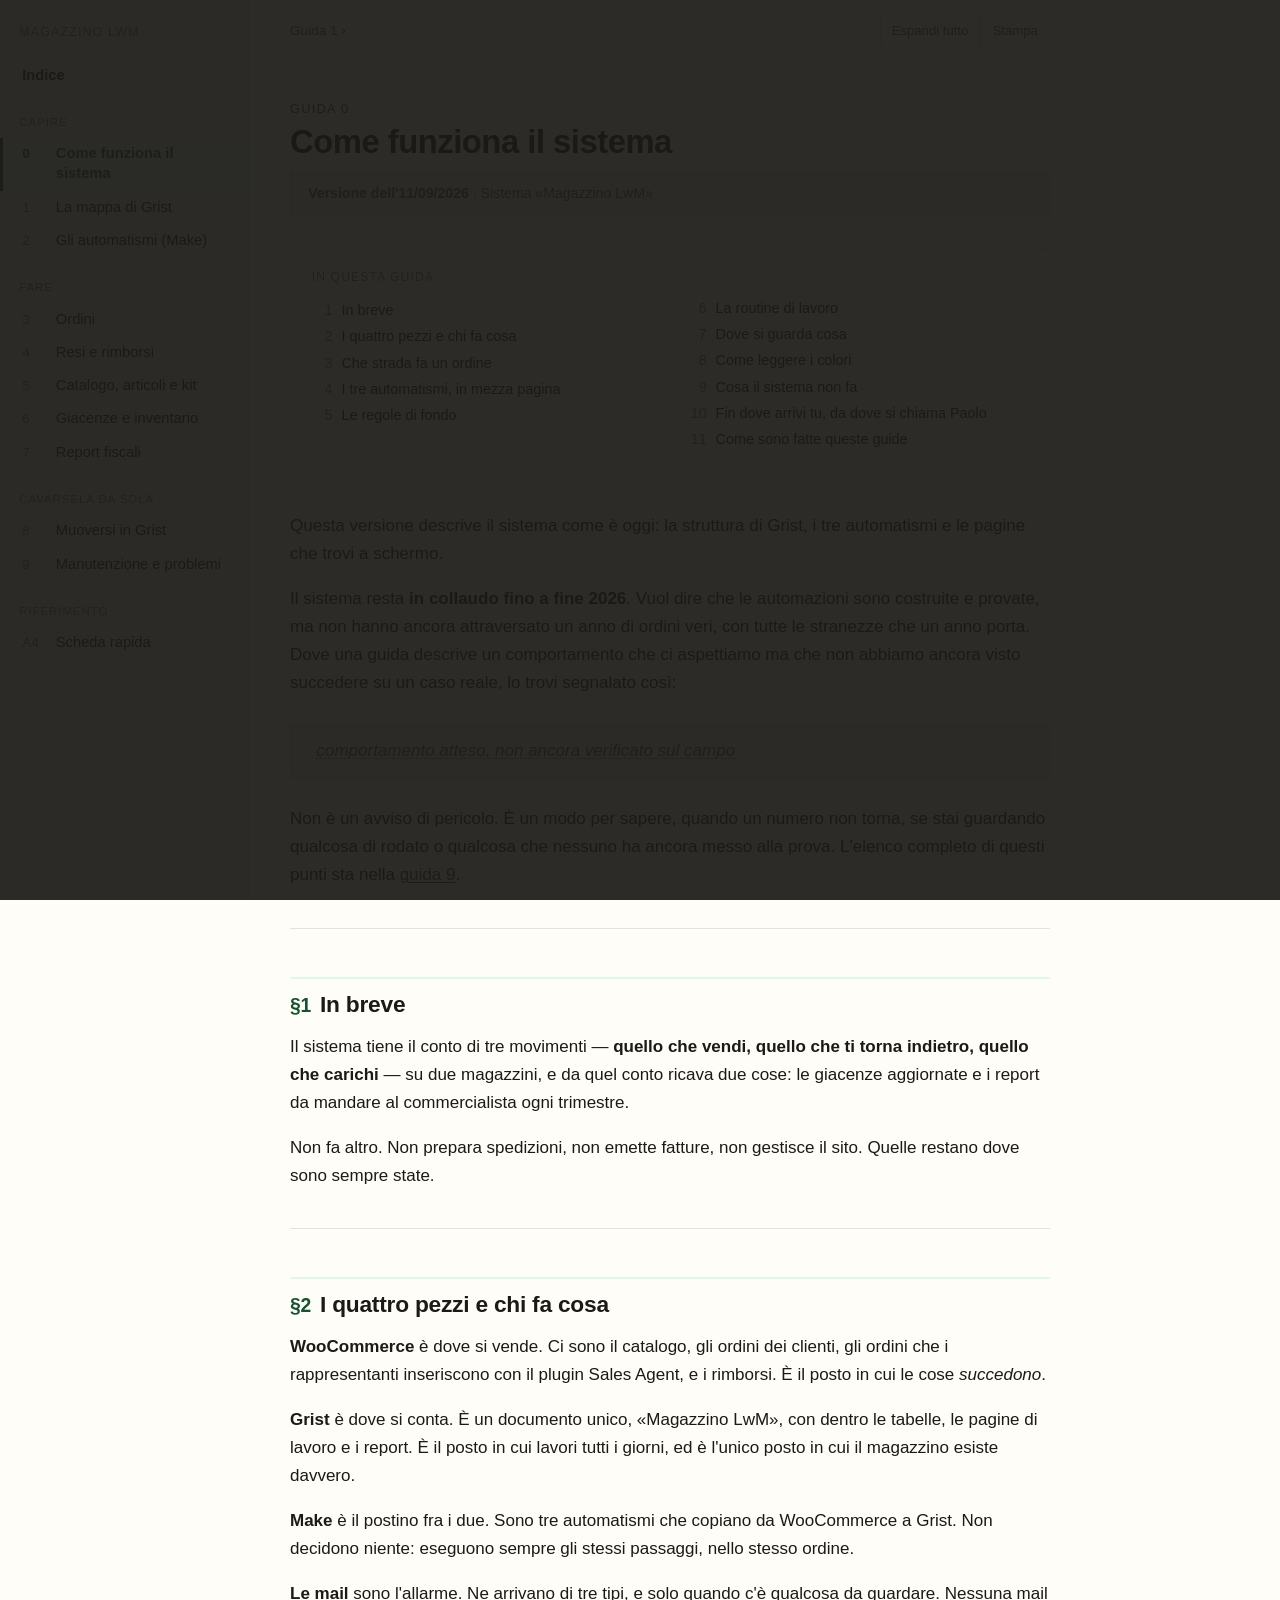
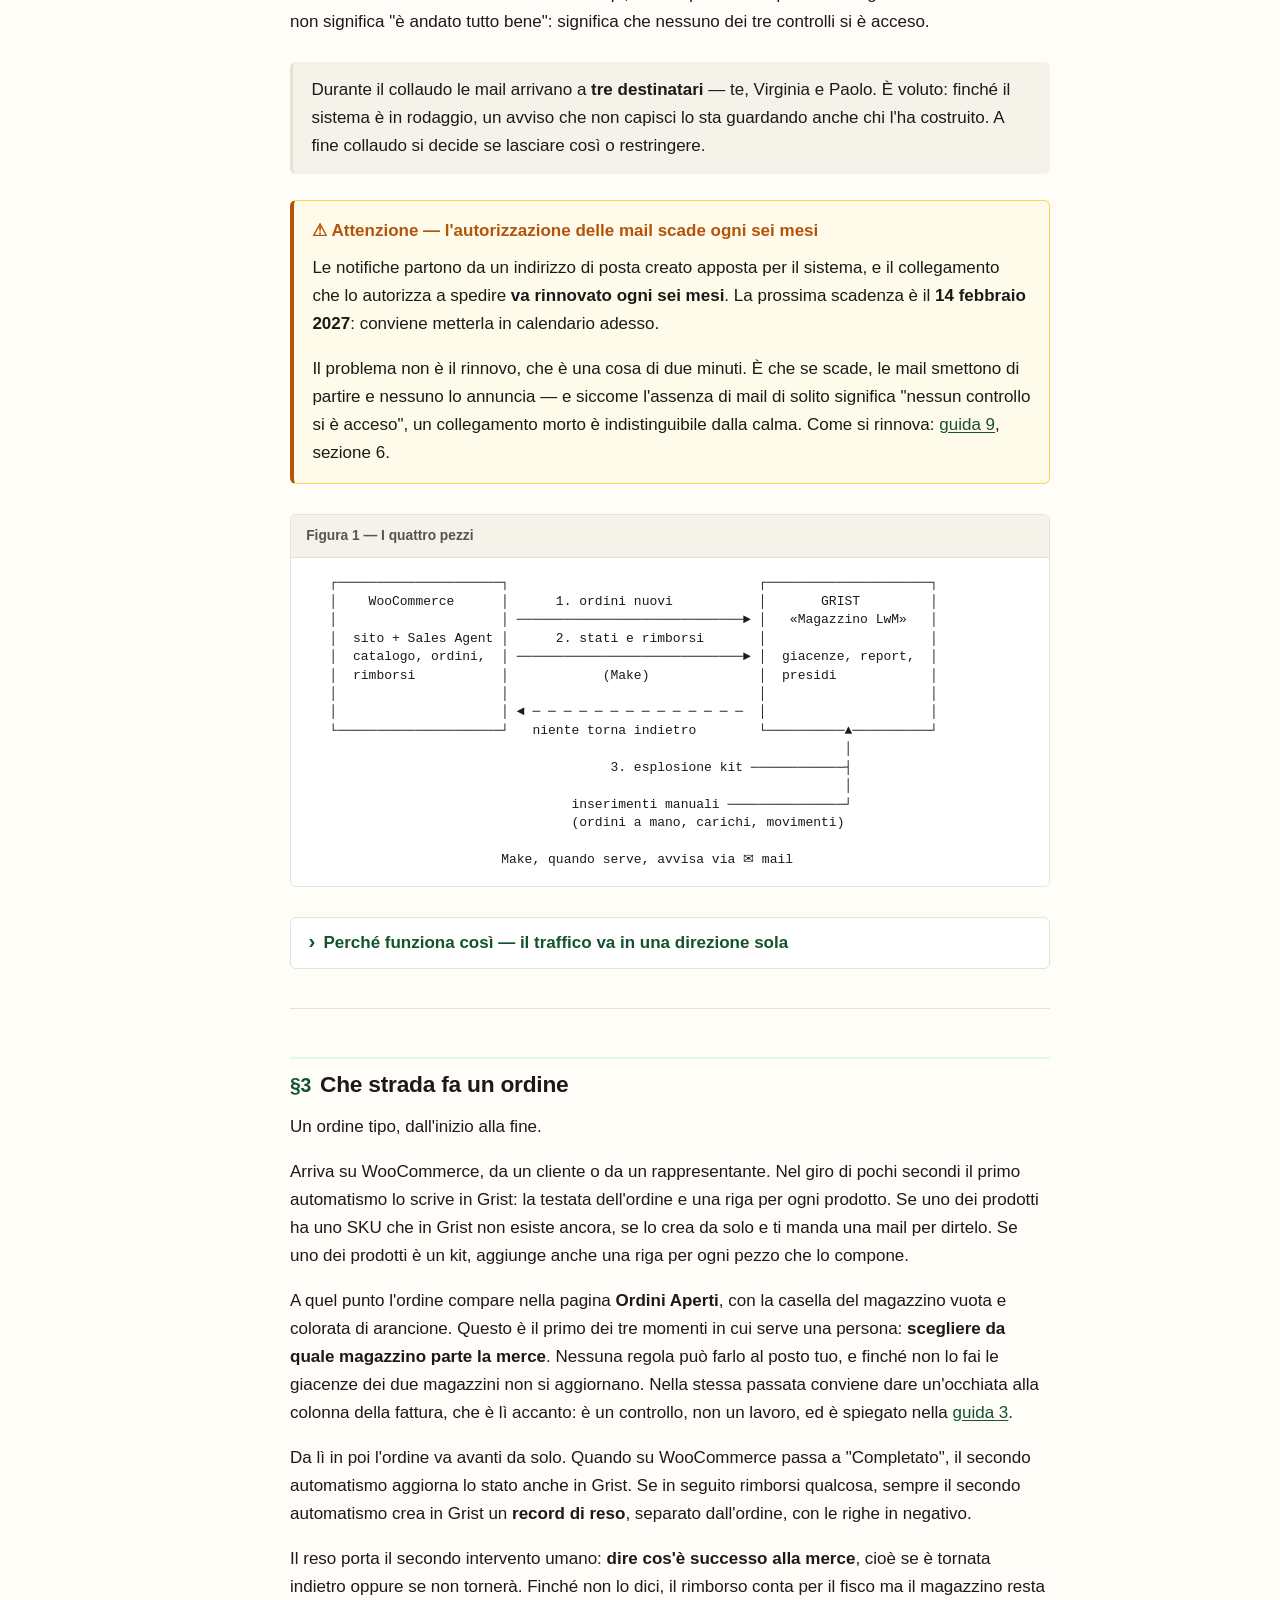
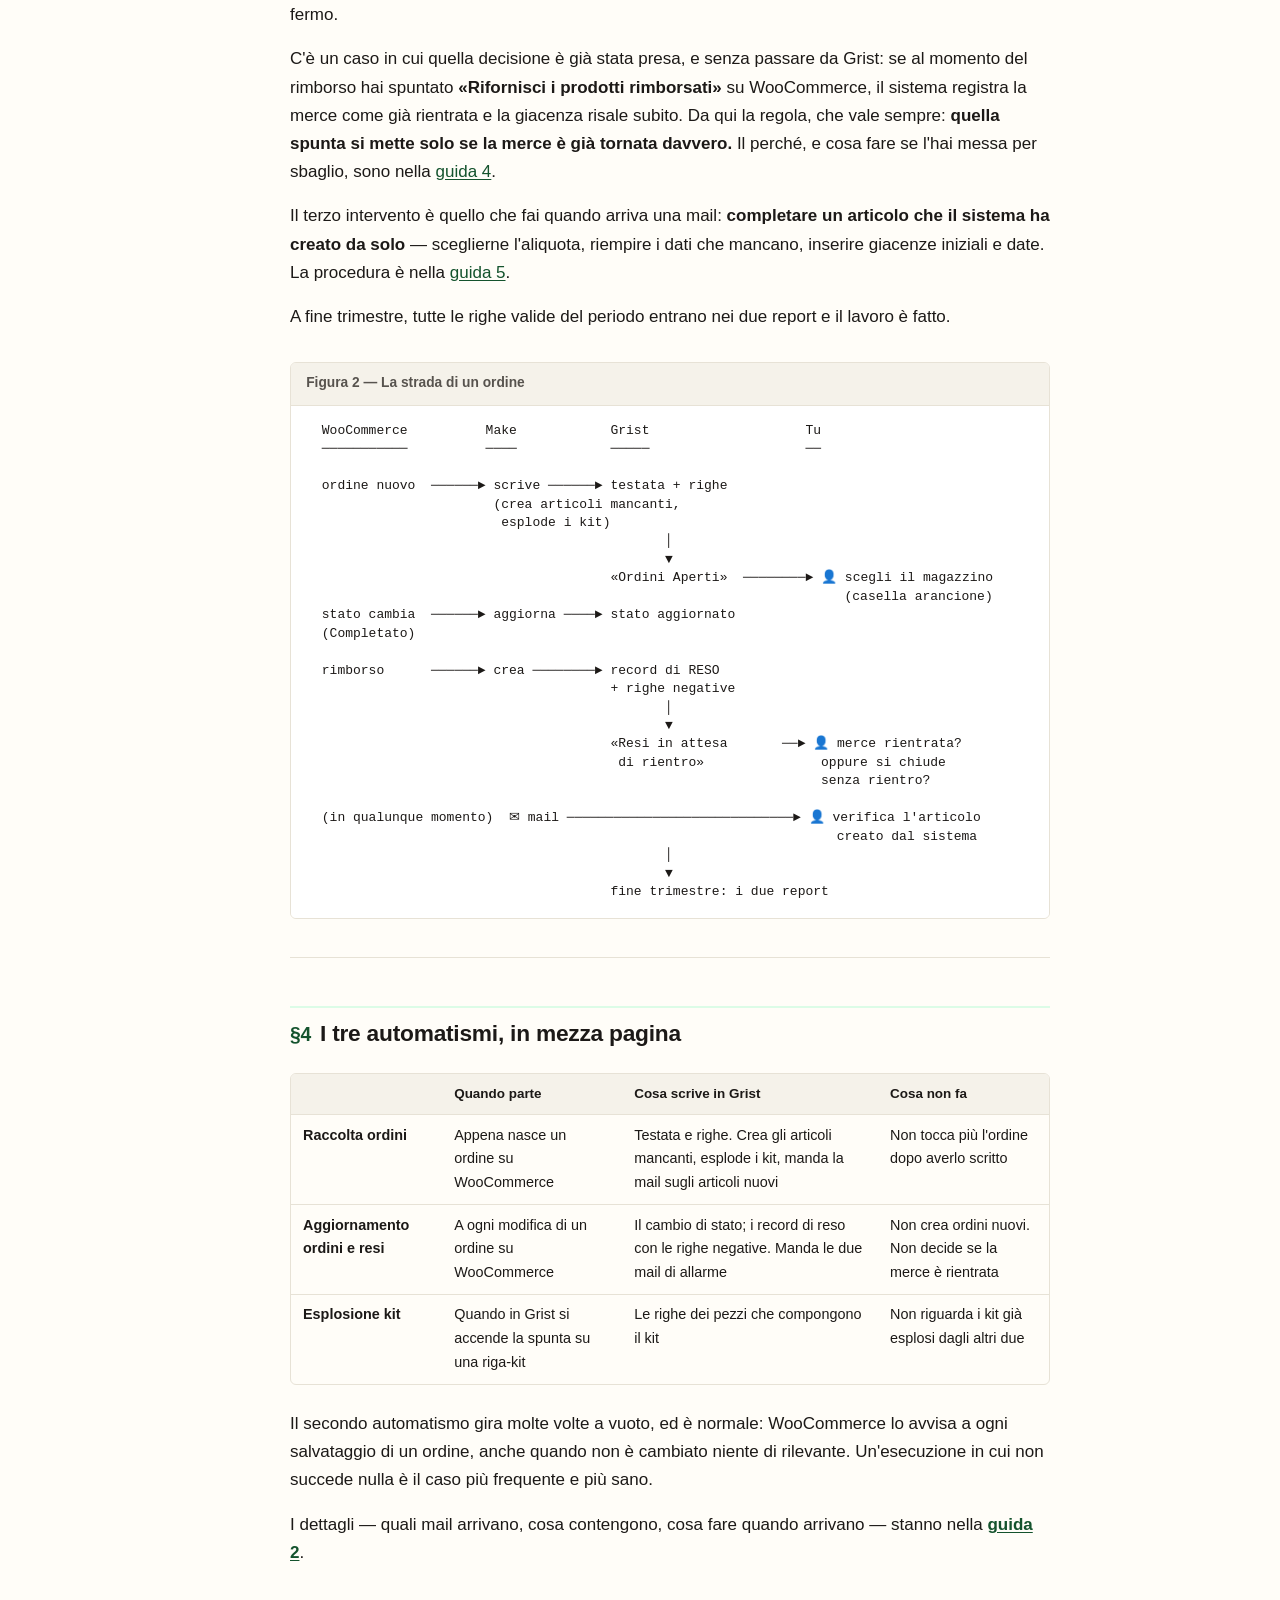
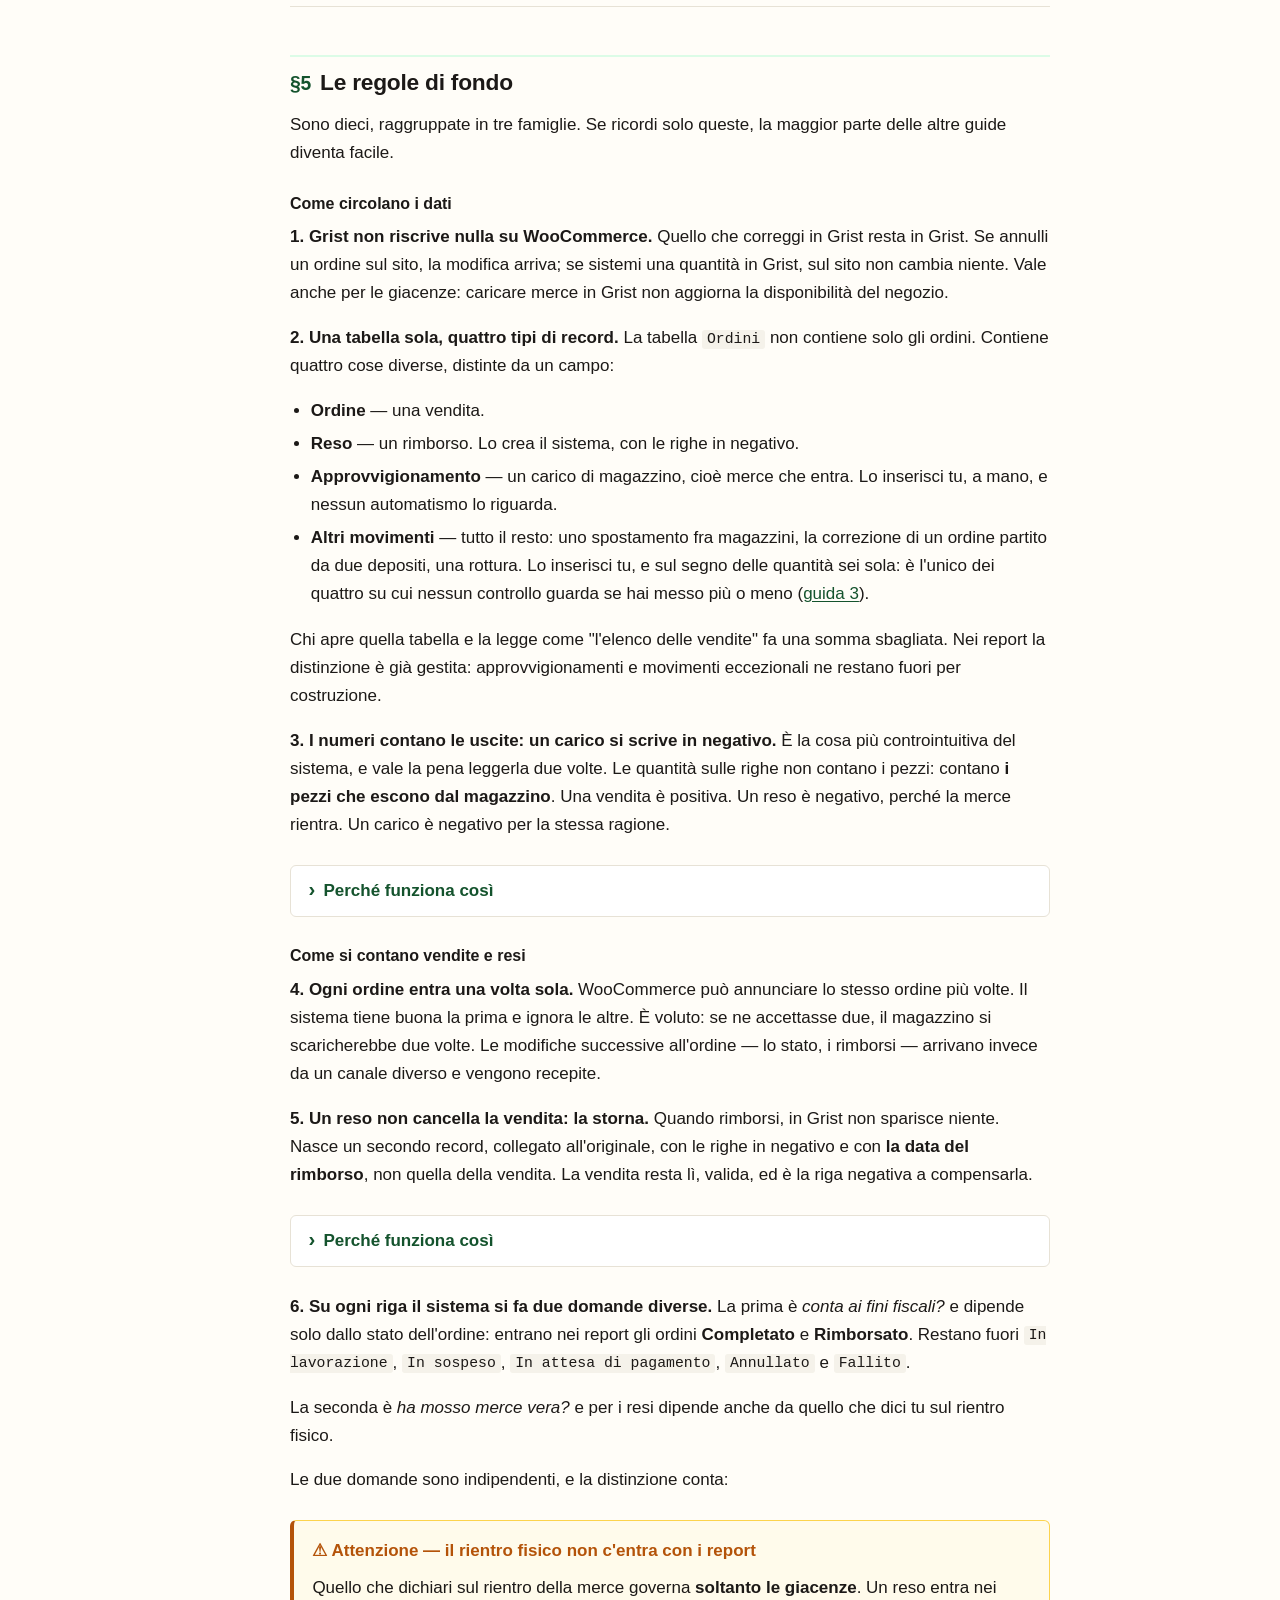
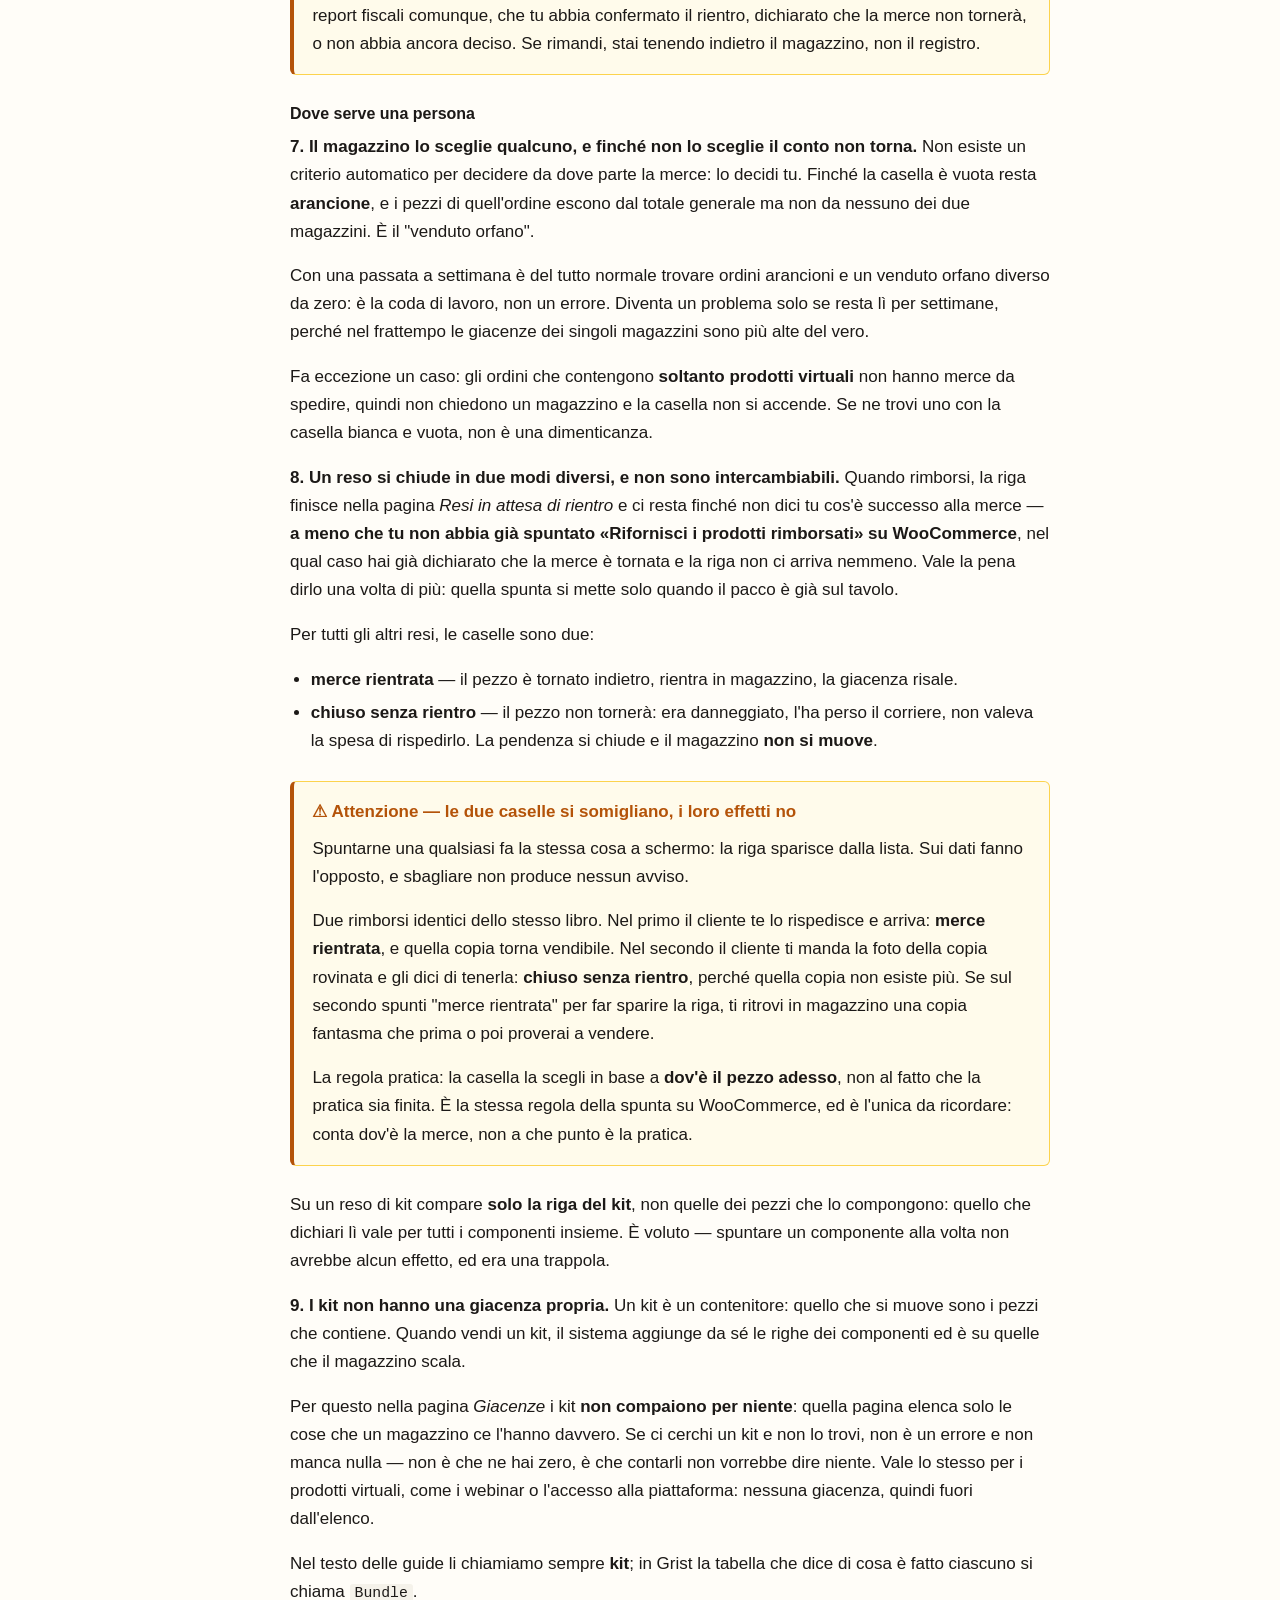
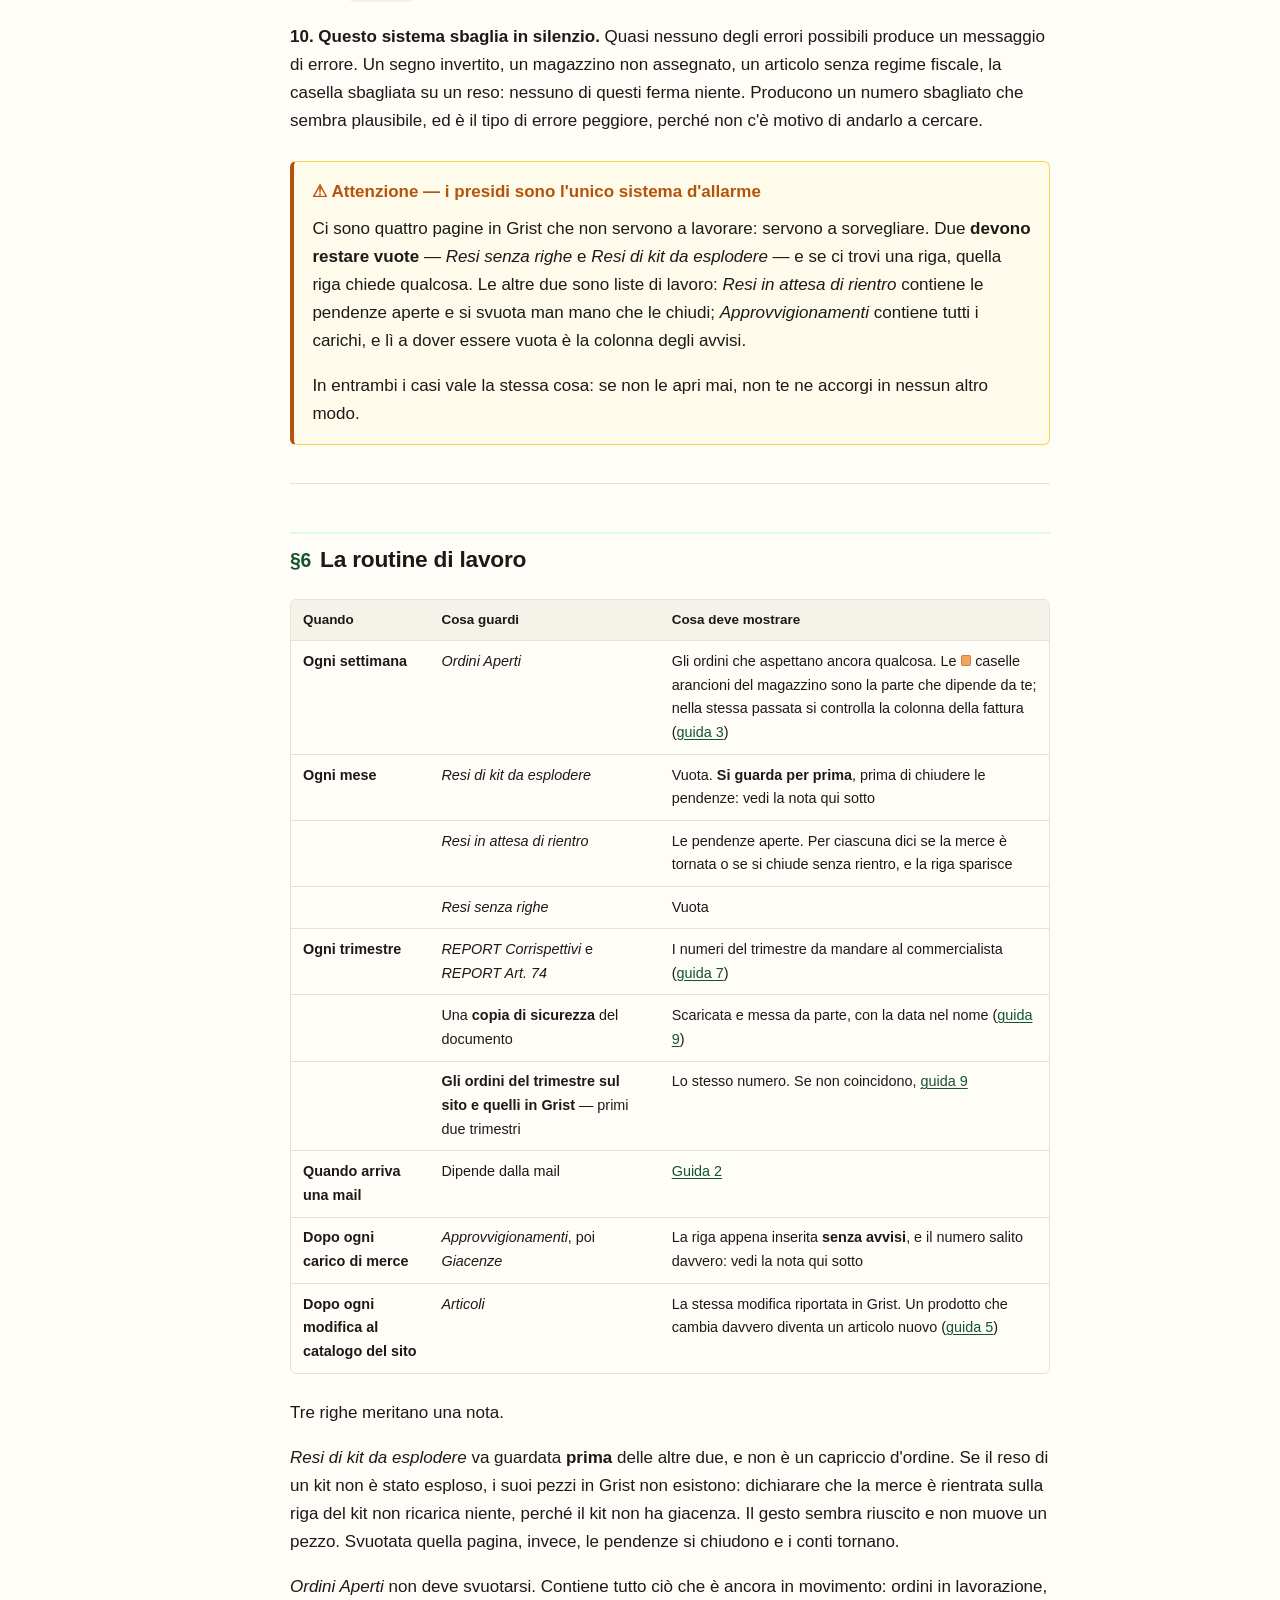
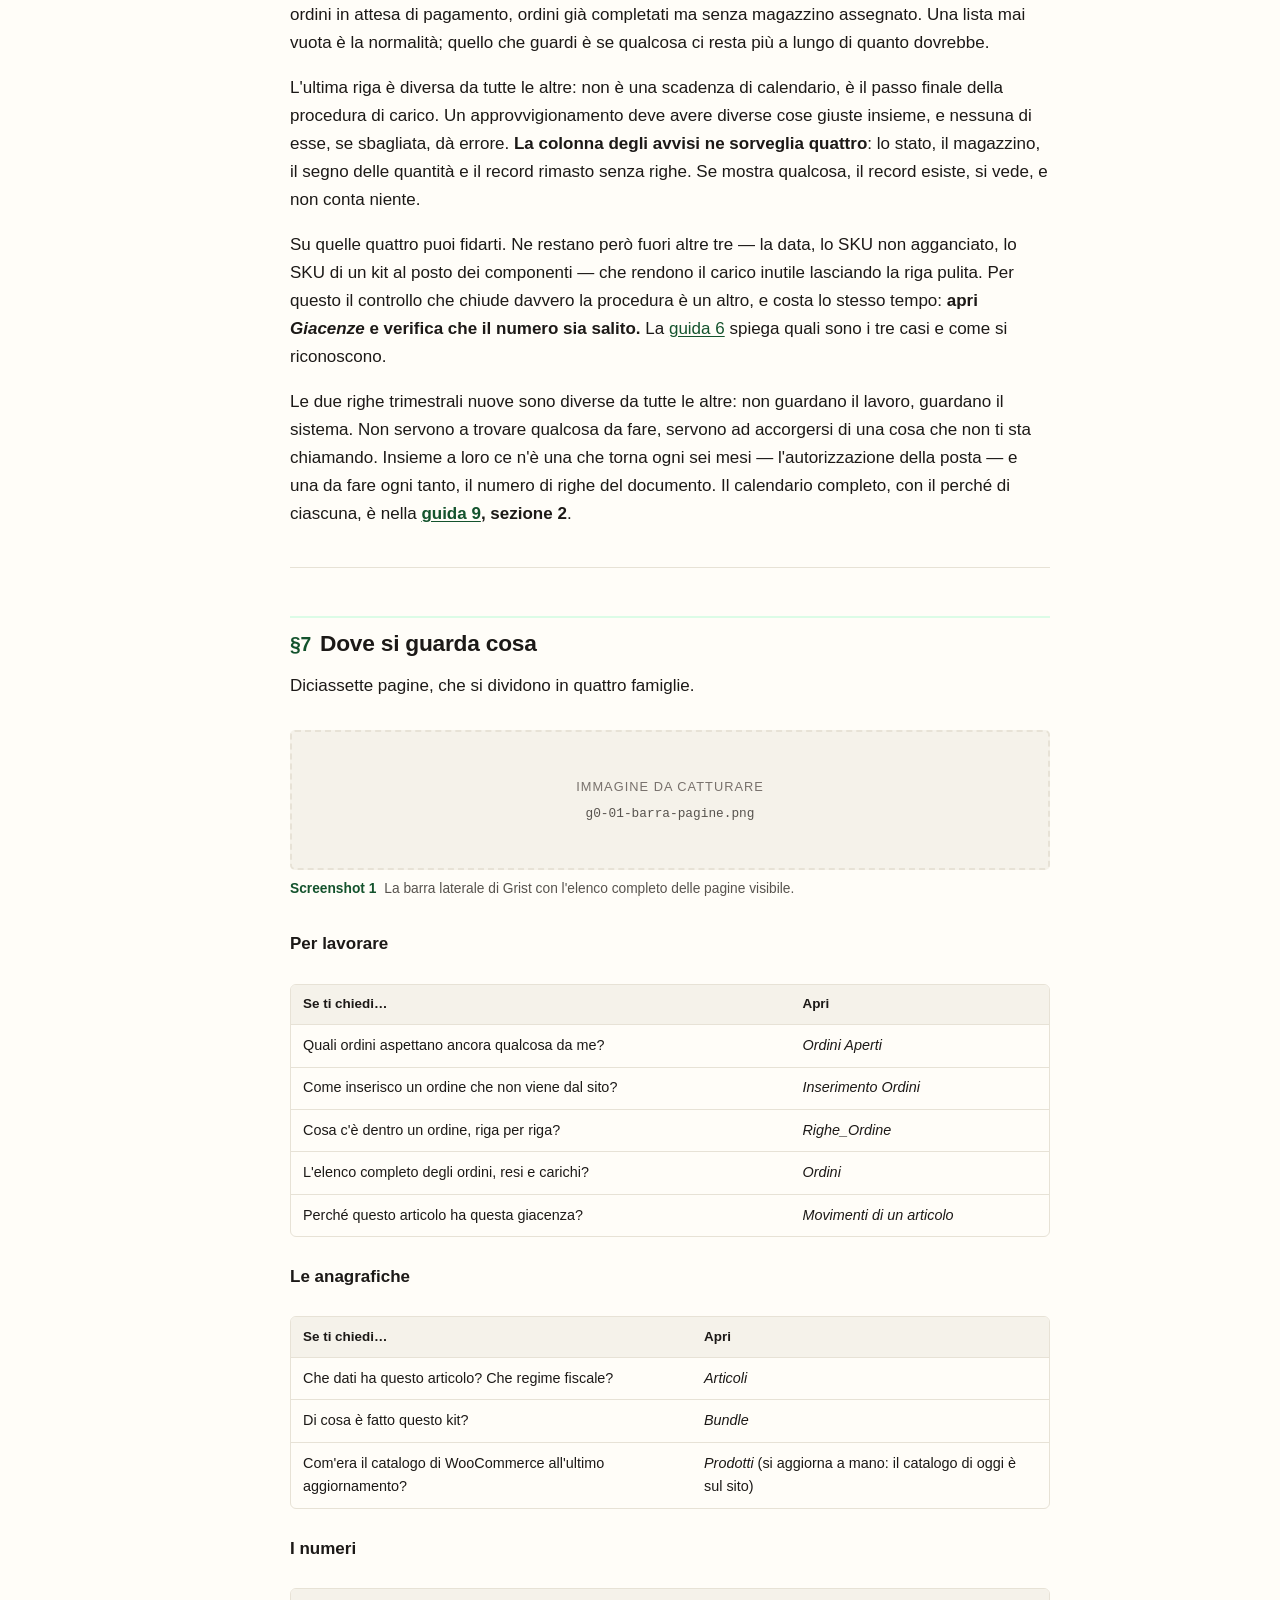
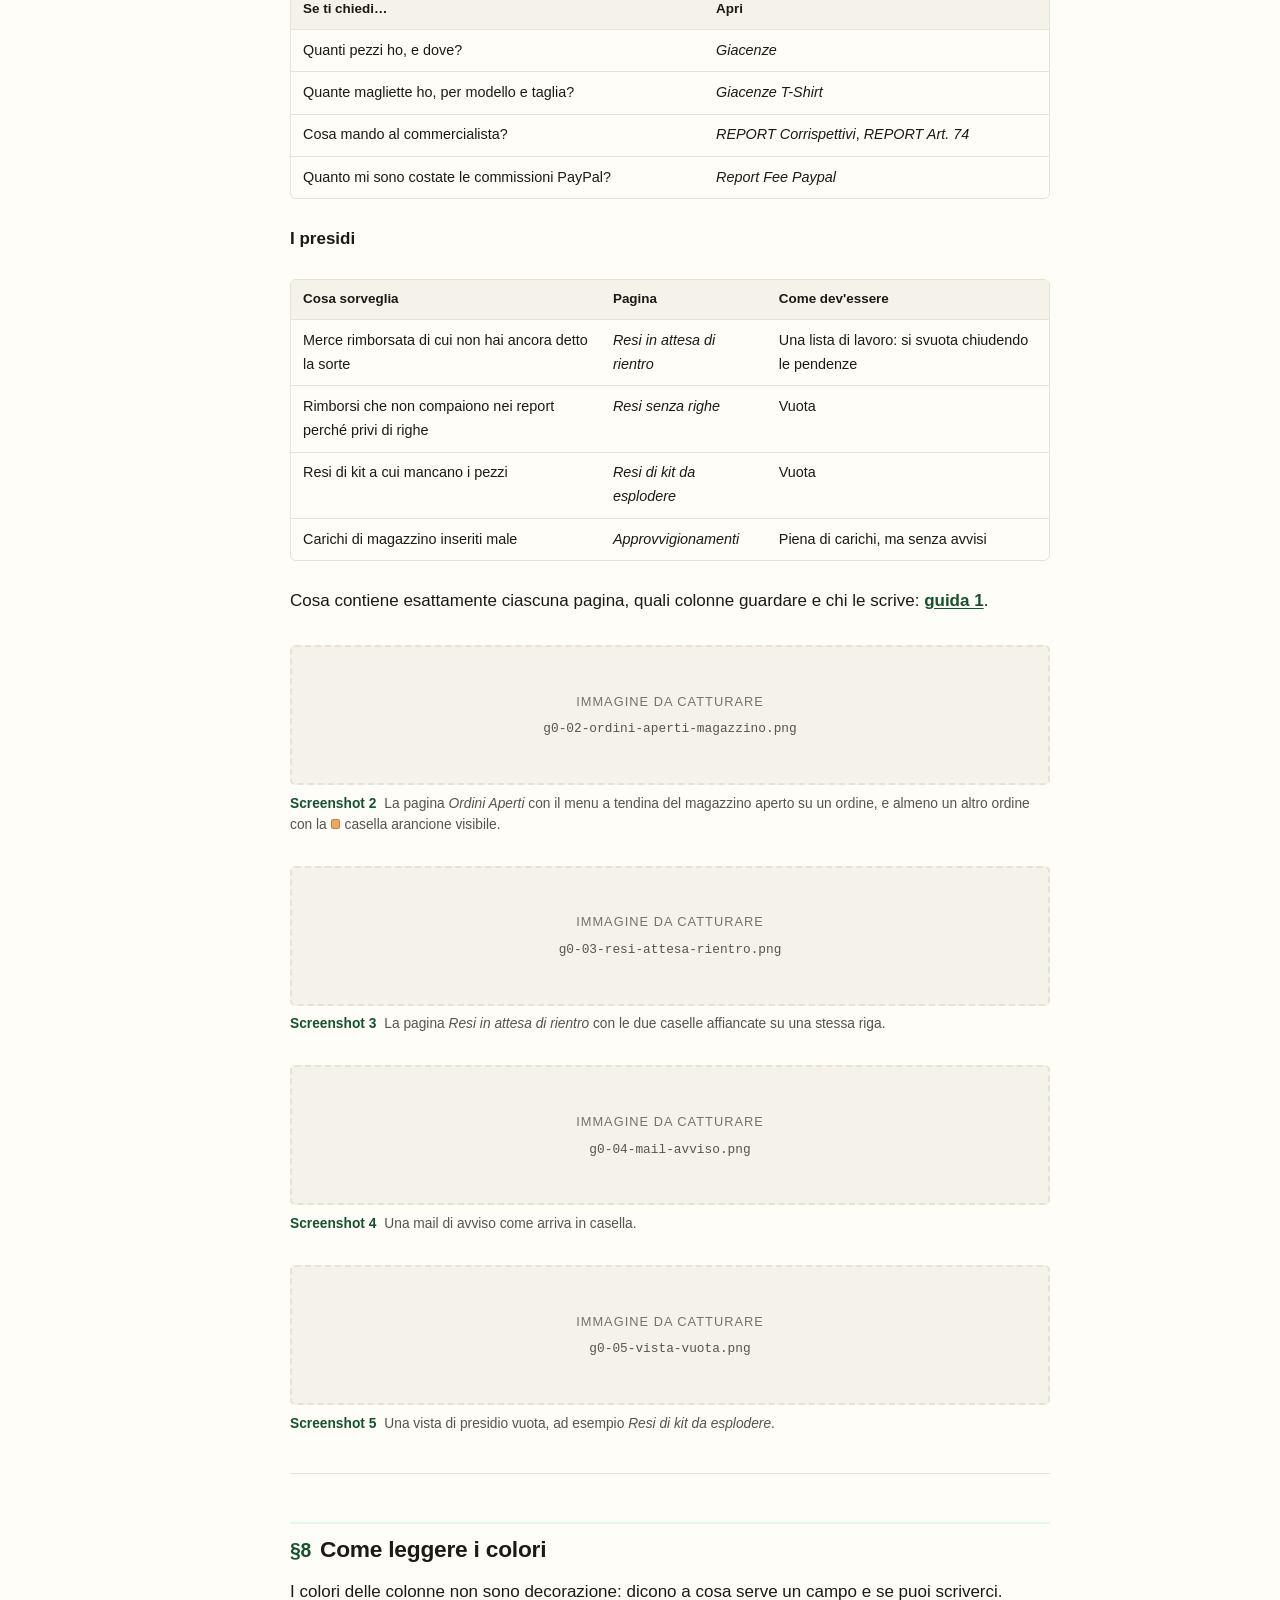
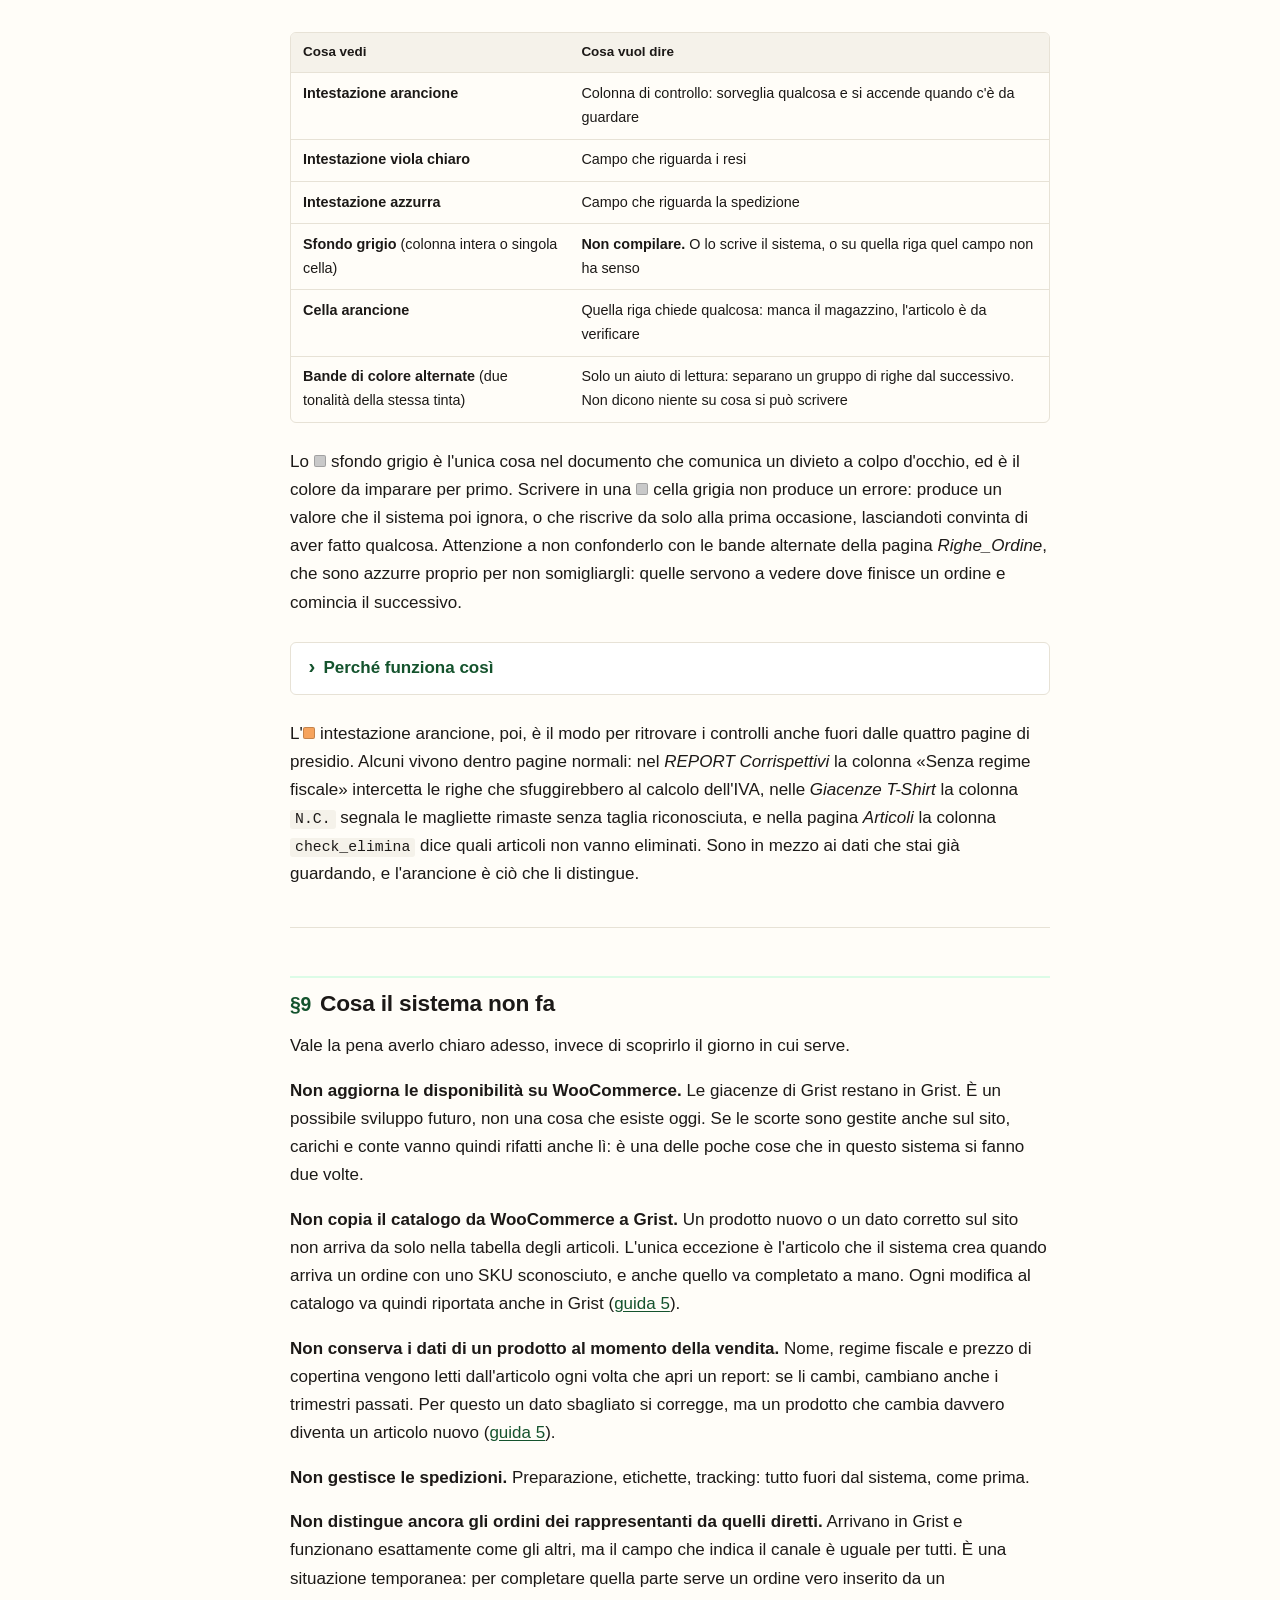
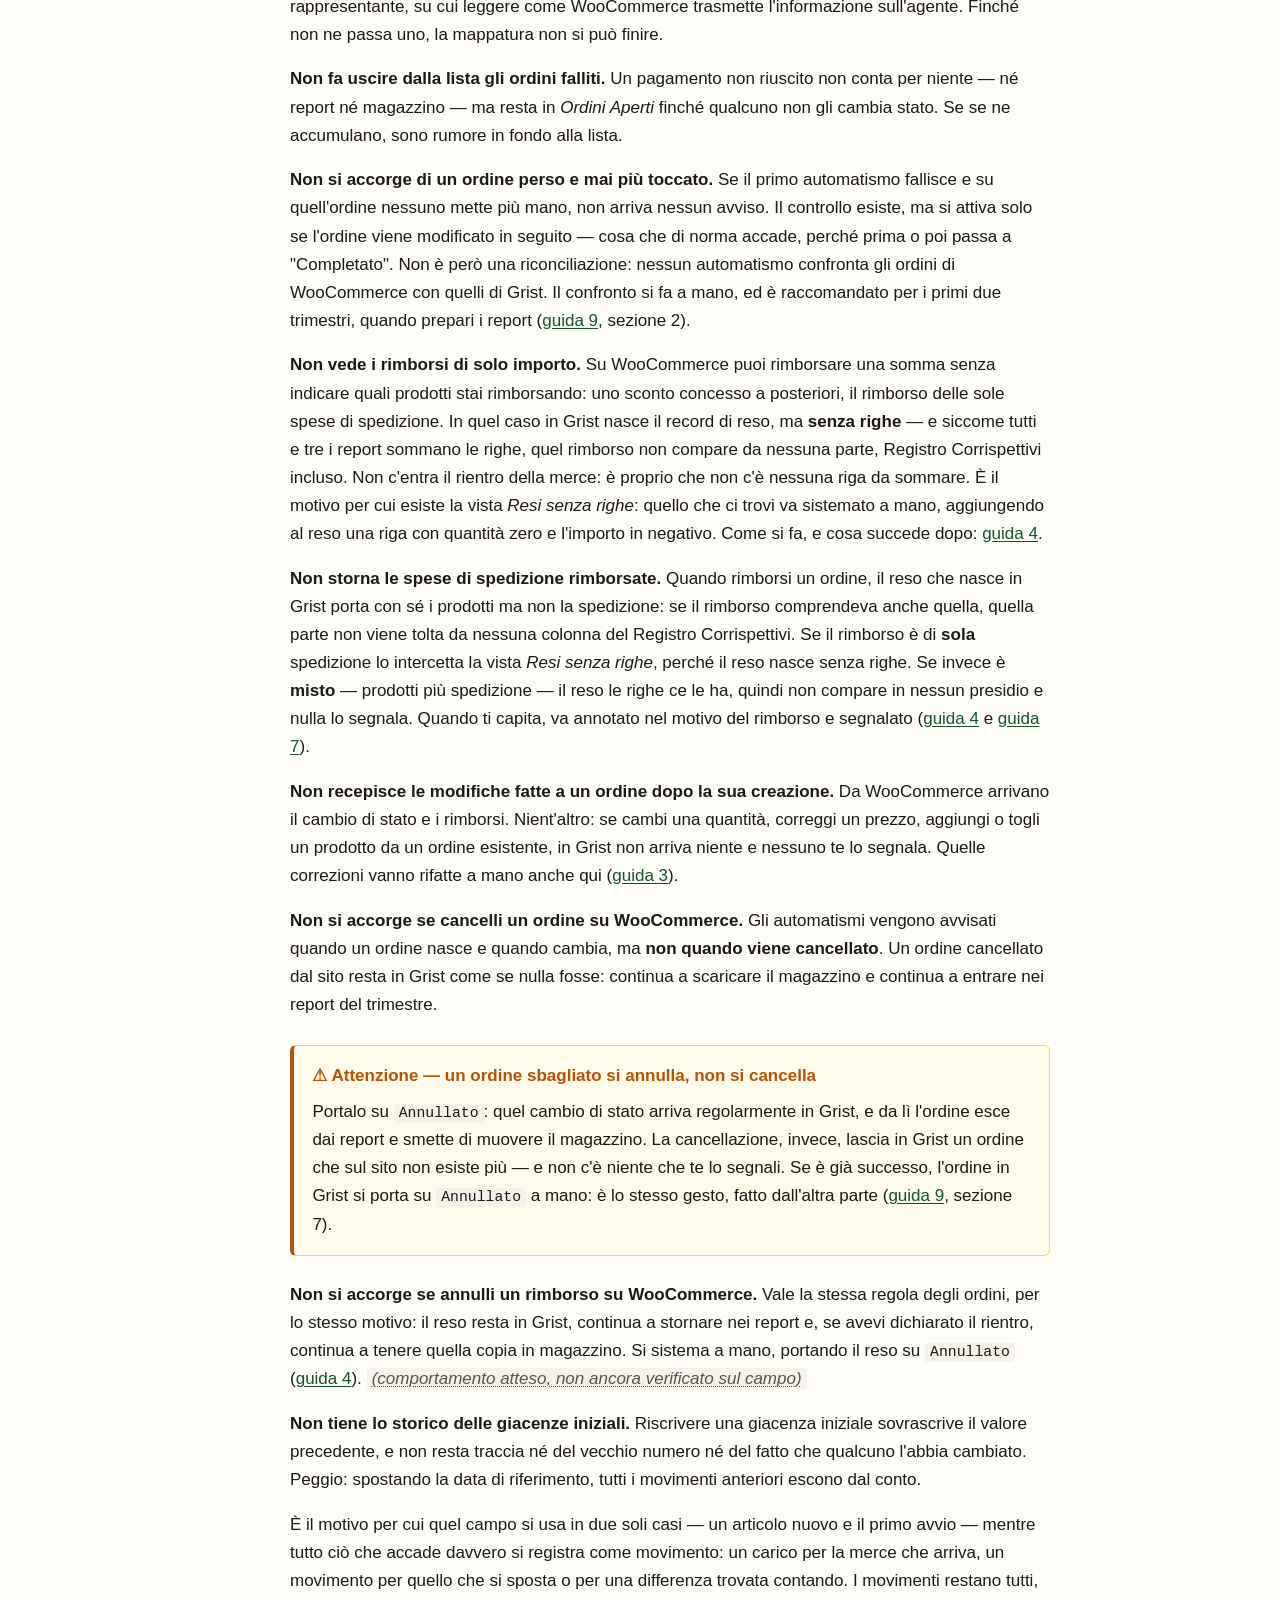
==== anteprima-guida-0.html @ bb506f22 "Add files via upload" ====
<!DOCTYPE html>
<html lang="it">
<head>
<meta charset="utf-8">
<meta name="viewport" content="width=device-width, initial-scale=1">
<meta name="robots" content="noindex, nofollow">
<title>Guida 0 — Come funziona il sistema · Magazzino LwM</title>
<style>
/* Manuale «Magazzino LwM» — generato da genera.py, non modificare a mano */
:root{
  --accento:#14532d; --accento-chiaro:#dcfce7; --accento-medio:#166534;
  --inchiostro:#1c1917; --inchiostro-tenue:#57534e; --inchiostro-lieve:#78716c;
  --carta:#fffdf8; --carta-ombra:#f5f2ea; --filetto:#e7e2d6;
  --allarme:#b45309; --allarme-fondo:#fffbeb; --allarme-bordo:#fcd34d;
  --grist-arancione:#f6a35c; --grist-grigio:#c9c9c9; --grist-viola:#cdb7e8; --grist-azzurro:#a8d4ef;
  --colonna:760px;
  --testo:-apple-system,BlinkMacSystemFont,"Segoe UI",Roboto,"Helvetica Neue",Arial,sans-serif;
  --mono:ui-monospace,SFMono-Regular,Menlo,Consolas,"Liberation Mono",monospace;
}
*{box-sizing:border-box}
html{-webkit-text-size-adjust:100%}
body{margin:0;background:var(--carta);color:var(--inchiostro);
  font-family:var(--testo);font-size:17px;line-height:1.65}
a{color:var(--accento);text-underline-offset:2px}
a:hover{color:var(--accento-medio)}
.salta{position:absolute;left:-9999px}
.salta:focus{left:1rem;top:1rem;background:var(--accento);color:#fff;padding:.5rem 1rem;z-index:50}

/* ---- menu laterale ---- */
.menu{position:fixed;top:0;left:0;bottom:0;width:250px;overflow-y:auto;
  background:var(--carta-ombra);border-right:1px solid var(--filetto);padding:1.4rem 0 2rem}
.menu-titolo{margin:0 1.2rem 1rem;font-size:.78rem;letter-spacing:.09em;text-transform:uppercase;
  color:var(--inchiostro-lieve)}
.menu-blocco{margin:1.3rem 1.2rem .35rem;font-size:.72rem;letter-spacing:.08em;text-transform:uppercase;
  color:var(--inchiostro-lieve)}
.menu-voce{display:flex;gap:.6rem;align-items:baseline;padding:.42rem 1.2rem;
  color:var(--inchiostro);text-decoration:none;font-size:.92rem;line-height:1.35;
  border-left:3px solid transparent}
.menu-voce:hover{background:#efeade}
.menu-voce.attiva{background:var(--accento-chiaro);border-left-color:var(--accento);
  color:var(--accento);font-weight:600}
.menu-n{flex:0 0 1.5rem;font-variant-numeric:tabular-nums;color:var(--inchiostro-lieve);font-size:.85rem}
.menu-voce.attiva .menu-n{color:var(--accento)}
.menu-indice{margin-bottom:.4rem;font-weight:600}
.apri-menu{display:none}

/* ---- colonna ---- */
.colonna{margin-left:250px;padding:0 2.5rem 4rem;max-width:calc(var(--colonna) + 5rem)}
main{max-width:var(--colonna)}
.barra{display:flex;justify-content:space-between;align-items:center;gap:1rem;
  padding:.9rem 0;border-bottom:1px solid var(--filetto);margin-bottom:2.2rem;
  font-size:.85rem;flex-wrap:wrap}
.barra-nav a{margin-right:1rem;text-decoration:none;color:var(--inchiostro-tenue)}
.barra-nav a:hover{color:var(--accento)}
.bottone-piatto{background:none;border:1px solid var(--filetto);border-radius:4px;
  padding:.3rem .7rem;font:inherit;font-size:.82rem;color:var(--inchiostro-tenue);cursor:pointer}
.bottone-piatto:hover{border-color:var(--accento);color:var(--accento)}
.bottone{background:var(--accento);color:#fff;border:0;border-radius:5px;
  padding:.55rem 1.1rem;font:inherit;font-size:.9rem;cursor:pointer}

/* ---- testata ---- */
.testata{margin-bottom:2rem}
.occhiello{margin:0;font-size:.8rem;letter-spacing:.1em;text-transform:uppercase;color:var(--accento)}
.testata h1{margin:.2rem 0 .6rem;font-size:2.05rem;line-height:1.18;letter-spacing:-.015em}
.versione{margin:0;padding:.7rem .95rem;background:var(--carta-ombra);border-left:3px solid var(--filetto);
  font-size:.88rem;color:var(--inchiostro-tenue)}
.sottotitolo{margin:.3rem 0 0;font-size:1.05rem;color:var(--inchiostro-tenue)}

/* ---- sommario ---- */
.sommario{margin:0 0 2.6rem;padding:1.1rem 1.3rem;border:1px solid var(--filetto);border-radius:6px}
.sommario-titolo{margin:0 0 .6rem;font-size:.76rem;letter-spacing:.09em;text-transform:uppercase;
  color:var(--inchiostro-lieve)}
.sommario-voci{list-style:none;margin:0;padding:0;columns:2;column-gap:2rem}
.sommario-voci li{break-inside:avoid;margin:.16rem 0}
.sommario-voci a{display:flex;gap:.55rem;text-decoration:none;color:var(--inchiostro);font-size:.9rem}
.sommario-voci a:hover{color:var(--accento)}
.sommario-voci .n{flex:0 0 1.3rem;text-align:right;color:var(--inchiostro-lieve);
  font-variant-numeric:tabular-nums}

/* ---- testo ---- */
h2{margin:3rem 0 .9rem;font-size:1.42rem;line-height:1.25;letter-spacing:-.01em;
  padding-top:.7rem;border-top:2px solid var(--accento-chiaro)}
h3{margin:2rem 0 .6rem;font-size:1.1rem}
h4{margin:1.5rem 0 .4rem;font-size:1rem}
.ancora{text-decoration:none;color:var(--accento);font-variant-numeric:tabular-nums;
  font-size:.85em;margin-right:.15em}
p{margin:0 0 1.05rem}
ul,ol{margin:0 0 1.15rem;padding-left:1.3rem}
li{margin:.3rem 0}
li>ul,li>ol{margin:.35rem 0 .1rem}
strong{font-weight:650}
code{font-family:var(--mono);font-size:.87em;background:var(--carta-ombra);
  padding:.09em .34em;border-radius:3px;word-break:break-word}
hr{border:0;border-top:1px solid var(--filetto);margin:2.4rem 0}

/* ---- campioni di colore di Grist ---- */
.campione{display:inline-block;width:.72em;height:.72em;border-radius:2px;
  margin-right:.3em;vertical-align:baseline;border:1px solid rgba(0,0,0,.2)}
.campione-arancione{background:var(--grist-arancione)}
.campione-grigio{background:var(--grist-grigio)}
.campione-viola{background:var(--grist-viola)}
.campione-azzurro{background:var(--grist-azzurro)}

/* ---- marcatore ---- */
.marcatore a{color:var(--inchiostro-tenue);text-decoration:underline dotted;
  text-decoration-thickness:1px}
.marcatore{background:var(--carta-ombra);border-radius:3px;padding:.05em .3em}

/* ---- riquadri ---- */
.box{margin:1.6rem 0;border-radius:6px}
.box p:last-child{margin-bottom:0}
.box-attenzione{background:var(--allarme-fondo);border:1px solid var(--allarme-bordo);
  border-left:4px solid var(--allarme);padding:1rem 1.15rem}
.box-attenzione .box-titolo{color:var(--allarme);font-weight:650;margin-bottom:.55rem}
.box-attenzione .box-titolo::before{content:"⚠ ";}
.box-nota{background:var(--carta-ombra);border-left:3px solid var(--filetto);padding:.9rem 1.15rem}
.box-perche{border:1px solid var(--filetto);background:#fff}
.box-perche summary{cursor:pointer;padding:.7rem 1.1rem;font-weight:600;color:var(--accento);
  list-style:none;display:flex;gap:.5rem;align-items:baseline}
.box-perche summary::-webkit-details-marker{display:none}
.box-perche summary::before{content:"›";display:inline-block;transition:transform .15s;
  font-size:1.2em;line-height:1}
.box-perche[open] summary::before{transform:rotate(90deg)}
.box-perche summary:hover{background:var(--accento-chiaro)}
.box-corpo{padding:0 1.1rem 1rem;border-top:1px solid var(--filetto)}
.box-corpo>:first-child{margin-top:.9rem}

/* ---- figure ---- */
.figura{margin:1.9rem 0;border:1px solid var(--filetto);border-radius:6px;overflow:hidden}
.figura figcaption{background:var(--carta-ombra);padding:.6rem .95rem;font-size:.86rem;
  font-weight:600;color:var(--inchiostro-tenue);border-bottom:1px solid var(--filetto)}
.figura pre{margin:0;padding:1rem .95rem;overflow-x:auto}
pre{font-family:var(--mono);font-size:13px;line-height:1.42;overflow-x:auto;
  background:#fff;margin:1.5rem 0}

/* ---- screenshot ---- */
.screenshot{margin:1.9rem 0}
.screenshot img{display:block;width:100%;height:auto;border:1px solid var(--filetto);border-radius:5px}
.ingrandisci{display:block;cursor:zoom-in}
.screenshot figcaption{margin-top:.55rem;font-size:.86rem;color:var(--inchiostro-tenue);line-height:1.5}
.screenshot .numero{font-weight:650;color:var(--accento);margin-right:.3em}
.segnaposto{display:flex;flex-direction:column;align-items:center;justify-content:center;gap:.4rem;
  min-height:140px;border:2px dashed var(--filetto);border-radius:5px;background:var(--carta-ombra);
  padding:1.4rem}
.segnaposto-etichetta{font-size:.8rem;letter-spacing:.08em;text-transform:uppercase;
  color:var(--inchiostro-lieve)}
.segnaposto-file{font-family:var(--mono);font-size:.8rem;color:var(--inchiostro-tenue)}

/* ---- tabelle ---- */
.tabella{overflow-x:auto;margin:1.6rem 0;border:1px solid var(--filetto);border-radius:6px}
table{border-collapse:collapse;width:100%;font-size:.9rem}
th,td{padding:.55rem .75rem;text-align:left;vertical-align:top;border-bottom:1px solid var(--filetto)}
th{background:var(--carta-ombra);font-weight:650;font-size:.84rem;white-space:nowrap}
tbody tr:last-child td{border-bottom:0}
tbody tr:hover{background:#faf8f2}

/* ---- lente ---- */
.lente{position:fixed;inset:0;background:rgba(28,25,23,.92);display:flex;align-items:center;
  justify-content:center;padding:2rem;z-index:80;cursor:zoom-out}
.lente img{max-width:100%;max-height:100%;box-shadow:0 6px 40px rgba(0,0,0,.5)}

/* ---- piè di pagina ---- */
.pie{margin-top:4rem;padding-top:1.2rem;border-top:1px solid var(--filetto);
  font-size:.83rem;color:var(--inchiostro-lieve);max-width:var(--colonna)}
.pie p{margin:.25rem 0}

/* ---- indice ---- */
.pagina-indice .testata-indice h1{font-size:2.4rem}
.ricerca-zona{margin:2.2rem 0 2.6rem;position:relative}
.ricerca-etichetta{display:block;font-size:.76rem;letter-spacing:.09em;text-transform:uppercase;
  color:var(--inchiostro-lieve);margin-bottom:.45rem}
#q{width:100%;padding:.8rem 1rem;font:inherit;font-size:1rem;border:2px solid var(--filetto);
  border-radius:6px;background:#fff}
#q:focus{outline:none;border-color:var(--accento)}
.risultati{margin-top:.6rem;border:1px solid var(--filetto);border-radius:6px;background:#fff;
  max-height:420px;overflow-y:auto}
.risultato{display:block;padding:.7rem .95rem;border-bottom:1px solid var(--filetto);
  text-decoration:none;color:var(--inchiostro)}
.risultato:last-child{border-bottom:0}
.risultato:hover{background:var(--accento-chiaro)}
.risultato-guida{font-size:.74rem;letter-spacing:.06em;text-transform:uppercase;color:var(--accento)}
.risultato-sez{font-weight:600;display:block;margin:.1rem 0}
.risultato-ctx{font-size:.85rem;color:var(--inchiostro-tenue);display:block}
.risultato-ctx mark{background:var(--accento-chiaro);color:inherit;padding:0 .1em}
.niente{padding:.9rem .95rem;color:var(--inchiostro-tenue);font-size:.9rem}
.blocco{margin:2.6rem 0}
.blocco h2{border-top:0;padding-top:0;margin-bottom:.15rem;font-size:1.28rem}
.blocco-sottotitolo{color:var(--inchiostro-tenue);font-size:.92rem;margin:0 0 1rem}
.carte{display:grid;gap:.6rem}
.carta{display:flex;gap:1rem;align-items:flex-start;padding:.9rem 1rem;border:1px solid var(--filetto);
  border-radius:7px;text-decoration:none;color:var(--inchiostro);background:#fff}
.carta:hover{border-color:var(--accento);background:var(--accento-chiaro)}
.carta-n{flex:0 0 2rem;font-size:1.25rem;font-weight:650;color:var(--accento);
  font-variant-numeric:tabular-nums;line-height:1.3}
.carta-testo strong{display:block;margin-bottom:.1rem}
.carta-testo span{font-size:.9rem;color:var(--inchiostro-tenue);line-height:1.45}
.carta-scheda{border-style:dashed}
.come-si-usa,.confine{margin:2.4rem 0;padding:1.1rem 1.3rem;background:var(--carta-ombra);border-radius:7px}
.come-si-usa h2,.confine h2{margin:0 0 .6rem;border-top:0;padding-top:0;font-size:1.1rem}
.come-si-usa p:last-child,.confine p:last-child{margin-bottom:0}

/* ---- scheda ---- */
.faccia{border-top:0;letter-spacing:.12em;font-size:.9rem;color:var(--accento);
  padding-top:0;margin-top:2.6rem}
.corpo.scheda h3{border-top:1px solid var(--filetto);padding-top:1rem}
.corpo.scheda .ancora{display:inline-block;width:1.5rem;height:1.5rem;line-height:1.5rem;
  text-align:center;border-radius:50%;background:var(--accento);color:#fff;font-size:.8rem;
  margin-right:.35rem}

/* ---- schermi stretti ---- */
@media (max-width:980px){
  .menu{transform:translateX(-100%);transition:transform .2s;z-index:60;box-shadow:0 0 30px rgba(0,0,0,.15)}
  .menu.aperto{transform:none}
  .colonna{margin-left:0;padding:0 1.1rem 3rem;max-width:none}
  .apri-menu{display:block;position:sticky;top:0;z-index:55;width:100%;padding:.7rem 1.1rem;
    background:var(--carta-ombra);border:0;border-bottom:1px solid var(--filetto);
    font:inherit;font-size:.9rem;text-align:left;cursor:pointer;color:var(--inchiostro)}
  .sommario-voci{columns:1}
  .testata h1{font-size:1.7rem}
  body{font-size:16px}
}

/* ---- stampa ---- */
@media print{
  .menu,.barra,.apri-menu,.salta,.lente,.ricerca-zona,.azioni{display:none!important}
  .colonna{margin:0;padding:0;max-width:none}
  body{font-size:10.5pt;background:#fff;color:#000}
  main{max-width:none}
  a{color:#000;text-decoration:none}
  .box-perche{border:1px solid #bbb}
  .box-perche summary{color:#000}
  .box-corpo{display:block!important}
  .box,.figura,.screenshot,.tabella,table,tr{break-inside:avoid}
  h2,h3{break-after:avoid}
  .sommario{break-after:avoid}
  .pie{font-size:8pt}
  .corpo.scheda #retro{break-before:page}
  .segnaposto{min-height:70px}
}
</style>
</head>
<body>
<a class="salta" href="#principale">Vai al contenuto</a>

<button type="button" class="apri-menu" id="apri-menu" aria-label="Apri il menu delle guide">☰ Guide</button>

<nav class="menu" id="menu" aria-label="Le guide">
  <p class="menu-titolo">Magazzino LwM</p>
  <a class="menu-voce menu-indice" href="index.html">Indice</a>
<p class="menu-blocco">Capire</p>
<a class="menu-voce attiva" href="guida-0.html"><span class="menu-n">0</span>Come funziona il sistema</a>
<a class="menu-voce" href="guida-1.html"><span class="menu-n">1</span>La mappa di Grist</a>
<a class="menu-voce" href="guida-2.html"><span class="menu-n">2</span>Gli automatismi (Make)</a>
<p class="menu-blocco">Fare</p>
<a class="menu-voce" href="guida-3.html"><span class="menu-n">3</span>Ordini</a>
<a class="menu-voce" href="guida-4.html"><span class="menu-n">4</span>Resi e rimborsi</a>
<a class="menu-voce" href="guida-5.html"><span class="menu-n">5</span>Catalogo, articoli e kit</a>
<a class="menu-voce" href="guida-6.html"><span class="menu-n">6</span>Giacenze e inventario</a>
<a class="menu-voce" href="guida-7.html"><span class="menu-n">7</span>Report fiscali</a>
<p class="menu-blocco">Cavarsela da sola</p>
<a class="menu-voce" href="guida-8.html"><span class="menu-n">8</span>Muoversi in Grist</a>
<a class="menu-voce" href="guida-9.html"><span class="menu-n">9</span>Manutenzione e problemi</a>
<p class="menu-blocco">Riferimento</p>
<a class="menu-voce" href="scheda.html"><span class="menu-n">A4</span>Scheda rapida</a>
</nav>

<div class="colonna">
  <div class="barra">
    <div class="barra-nav"> <a href="guida-1.html">Guida 1 ›</a></div>
    <div class="barra-strumenti"><button type="button" class="bottone-piatto" id="espandi">Espandi tutto</button><button type="button" class="bottone-piatto" onclick="window.print()">Stampa</button></div>
  </div>
  <main id="principale">

<header class="testata">
  <p class="occhiello">Guida 0</p>
  <h1>Come funziona il sistema</h1>
  <p class="versione"><strong>Versione dell'11/09/2026</strong> · Sistema «Magazzino LwM»</p>
</header>
<nav class="sommario" aria-label="Sezioni della guida">
  <p class="sommario-titolo">In questa guida</p>
  <ol class="sommario-voci"><li><a href="#s1"><span class="n">1</span>In breve</a></li><li><a href="#s2"><span class="n">2</span>I quattro pezzi e chi fa cosa</a></li><li><a href="#s3"><span class="n">3</span>Che strada fa un ordine</a></li><li><a href="#s4"><span class="n">4</span>I tre automatismi, in mezza pagina</a></li><li><a href="#s5"><span class="n">5</span>Le regole di fondo</a></li><li><a href="#s6"><span class="n">6</span>La routine di lavoro</a></li><li><a href="#s7"><span class="n">7</span>Dove si guarda cosa</a></li><li><a href="#s8"><span class="n">8</span>Come leggere i colori</a></li><li><a href="#s9"><span class="n">9</span>Cosa il sistema non fa</a></li><li><a href="#s10"><span class="n">10</span>Fin dove arrivi tu, da dove si chiama Paolo</a></li><li><a href="#s11"><span class="n">11</span>Come sono fatte queste guide</a></li></ol>
</nav>
<div class="corpo">
<p>Questa versione descrive il sistema come è oggi: la struttura di Grist, i tre automatismi e le pagine che trovi a schermo.</p>
<p>Il sistema resta <strong>in collaudo fino a fine 2026</strong>. Vuol dire che le automazioni sono costruite e provate, ma non hanno ancora attraversato un anno di ordini veri, con tutte le stranezze che un anno porta. Dove una guida descrive un comportamento che ci aspettiamo ma che non abbiamo ancora visto succedere su un caso reale, lo trovi segnalato così:</p>
<aside class="box box-nota">
<p><span class="marcatore"><a href="guida-9.html#s9" title="elenco completo nella guida 9 §9"><em>comportamento atteso, non ancora verificato sul campo</em></a></span></p>
</aside>
<p>Non è un avviso di pericolo. È un modo per sapere, quando un numero non torna, se stai guardando qualcosa di rodato o qualcosa che nessuno ha ancora messo alla prova. L'elenco completo di questi punti sta nella <a href="guida-9.html">guida 9</a>.</p>
<hr>
<h2 id="s1"><a class="ancora" href="#s1">§1</a> In breve</h2>
<p>Il sistema tiene il conto di tre movimenti — <strong>quello che vendi, quello che ti torna indietro, quello che carichi</strong> — su due magazzini, e da quel conto ricava due cose: le giacenze aggiornate e i report da mandare al commercialista ogni trimestre.</p>
<p>Non fa altro. Non prepara spedizioni, non emette fatture, non gestisce il sito. Quelle restano dove sono sempre state.</p>
<hr>
<h2 id="s2"><a class="ancora" href="#s2">§2</a> I quattro pezzi e chi fa cosa</h2>
<p><strong>WooCommerce</strong> è dove si vende. Ci sono il catalogo, gli ordini dei clienti, gli ordini che i rappresentanti inseriscono con il plugin Sales Agent, e i rimborsi. È il posto in cui le cose <em>succedono</em>.</p>
<p><strong>Grist</strong> è dove si conta. È un documento unico, «Magazzino LwM», con dentro le tabelle, le pagine di lavoro e i report. È il posto in cui lavori tutti i giorni, ed è l'unico posto in cui il magazzino esiste davvero.</p>
<p><strong>Make</strong> è il postino fra i due. Sono tre automatismi che copiano da WooCommerce a Grist. Non decidono niente: eseguono sempre gli stessi passaggi, nello stesso ordine.</p>
<p><strong>Le mail</strong> sono l'allarme. Ne arrivano di tre tipi, e solo quando c'è qualcosa da guardare. Nessuna mail non significa "è andato tutto bene": significa che nessuno dei tre controlli si è acceso.</p>
<aside class="box box-nota">
<p>Durante il collaudo le mail arrivano a <strong>tre destinatari</strong> — te, Virginia e Paolo. È voluto: finché il sistema è in rodaggio, un avviso che non capisci lo sta guardando anche chi l'ha costruito. A fine collaudo si decide se lasciare così o restringere.</p>
</aside>
<aside class="box box-attenzione">
<p class="box-titolo">Attenzione — l'autorizzazione delle mail scade ogni sei mesi</p>
<p>Le notifiche partono da un indirizzo di posta creato apposta per il sistema, e il collegamento che lo autorizza a spedire <strong>va rinnovato ogni sei mesi</strong>. La prossima scadenza è il <strong>14 febbraio 2027</strong>: conviene metterla in calendario adesso.</p>
<p>Il problema non è il rinnovo, che è una cosa di due minuti. È che se scade, le mail smettono di partire e nessuno lo annuncia — e siccome l'assenza di mail di solito significa "nessun controllo si è acceso", un collegamento morto è indistinguibile dalla calma. Come si rinnova: <a href="guida-9.html#s6">guida 9</a>, sezione 6.</p>
</aside>
<figure class="figura">
<figcaption>Figura 1 — I quattro pezzi</figcaption>
<pre>   ┌─────────────────────┐                                ┌─────────────────────┐
   │    WooCommerce      │      1. ordini nuovi           │       GRIST         │
   │                     │ ─────────────────────────────► │   «Magazzino LwM»   │
   │  sito + Sales Agent │      2. stati e rimborsi       │                     │
   │  catalogo, ordini,  │ ─────────────────────────────► │  giacenze, report,  │
   │  rimborsi           │            (Make)              │  presidi            │
   │                     │                                │                     │
   │                     │ ◄ ─ ─ ─ ─ ─ ─ ─ ─ ─ ─ ─ ─ ─ ─  │                     │
   └─────────────────────┘   niente torna indietro        └──────────▲──────────┘
                                                                     │
                                       3. esplosione kit ────────────┤
                                                                     │
                                  inserimenti manuali ───────────────┘
                                  (ordini a mano, carichi, movimenti)

                         Make, quando serve, avvisa via ✉ mail</pre>
</figure>
<details class="box box-perche">
<summary>Perché funziona così — il traffico va in una direzione sola</summary>
<div class="box-corpo"><p>Tutto scorre da WooCommerce a Grist, mai al contrario. Grist non tocca il sito: non cambia stati, non aggiorna disponibilità, non annulla ordini.</p>
<p>Ha una conseguenza pratica che conviene tenere a mente: <strong>la disponibilità mostrata sul sito e la giacenza di Grist sono due numeri diversi</strong>, e nessuno li riconcilia. WooCommerce scala il suo contatore quando vende; Grist calcola il suo dalle righe. Se carichi cento copie in magazzino e le registri in Grist, il sito non lo sa.</p></div>
</details>
<hr>
<h2 id="s3"><a class="ancora" href="#s3">§3</a> Che strada fa un ordine</h2>
<p>Un ordine tipo, dall'inizio alla fine.</p>
<p>Arriva su WooCommerce, da un cliente o da un rappresentante. Nel giro di pochi secondi il primo automatismo lo scrive in Grist: la testata dell'ordine e una riga per ogni prodotto. Se uno dei prodotti ha uno SKU che in Grist non esiste ancora, se lo crea da solo e ti manda una mail per dirtelo. Se uno dei prodotti è un kit, aggiunge anche una riga per ogni pezzo che lo compone.</p>
<p>A quel punto l'ordine compare nella pagina <strong>Ordini Aperti</strong>, con la casella del magazzino vuota e colorata di arancione. Questo è il primo dei tre momenti in cui serve una persona: <strong>scegliere da quale magazzino parte la merce</strong>. Nessuna regola può farlo al posto tuo, e finché non lo fai le giacenze dei due magazzini non si aggiornano. Nella stessa passata conviene dare un'occhiata alla colonna della fattura, che è lì accanto: è un controllo, non un lavoro, ed è spiegato nella <a href="guida-3.html">guida 3</a>.</p>
<p>Da lì in poi l'ordine va avanti da solo. Quando su WooCommerce passa a "Completato", il secondo automatismo aggiorna lo stato anche in Grist. Se in seguito rimborsi qualcosa, sempre il secondo automatismo crea in Grist un <strong>record di reso</strong>, separato dall'ordine, con le righe in negativo.</p>
<p>Il reso porta il secondo intervento umano: <strong>dire cos'è successo alla merce</strong>, cioè se è tornata indietro oppure se non tornerà. Finché non lo dici, il rimborso conta per il fisco ma il magazzino resta fermo.</p>
<p>C'è un caso in cui quella decisione è già stata presa, e senza passare da Grist: se al momento del rimborso hai spuntato <strong>«Rifornisci i prodotti rimborsati»</strong> su WooCommerce, il sistema registra la merce come già rientrata e la giacenza risale subito. Da qui la regola, che vale sempre: <strong>quella spunta si mette solo se la merce è già tornata davvero.</strong> Il perché, e cosa fare se l'hai messa per sbaglio, sono nella <a href="guida-4.html">guida 4</a>.</p>
<p>Il terzo intervento è quello che fai quando arriva una mail: <strong>completare un articolo che il sistema ha creato da solo</strong> — sceglierne l'aliquota, riempire i dati che mancano, inserire giacenze iniziali e date. La procedura è nella <a href="guida-5.html">guida 5</a>.</p>
<p>A fine trimestre, tutte le righe valide del periodo entrano nei due report e il lavoro è fatto.</p>
<figure class="figura">
<figcaption>Figura 2 — La strada di un ordine</figcaption>
<pre>  WooCommerce          Make            Grist                    Tu
  ───────────          ────            ─────                    ──

  ordine nuovo  ──────► scrive ──────► testata + righe
                        (crea articoli mancanti,
                         esplode i kit)
                                              │
                                              ▼
                                       «Ordini Aperti»  ────────► 👤 scegli il magazzino
                                                                     (casella arancione)
  stato cambia  ──────► aggiorna ────► stato aggiornato
  (Completato)

  rimborso      ──────► crea ────────► record di RESO
                                       + righe negative
                                              │
                                              ▼
                                       «Resi in attesa       ──► 👤 merce rientrata?
                                        di rientro»               oppure si chiude
                                                                  senza rientro?

  (in qualunque momento)  ✉ mail ─────────────────────────────► 👤 verifica l'articolo
                                                                    creato dal sistema
                                              │
                                              ▼
                                       fine trimestre: i due report</pre>
</figure>
<hr>
<h2 id="s4"><a class="ancora" href="#s4">§4</a> I tre automatismi, in mezza pagina</h2>
<div class="tabella"><table>
<thead><tr><th></th><th>Quando parte</th><th>Cosa scrive in Grist</th><th>Cosa <strong>non</strong> fa</th></tr></thead>
<tbody><tr><td><strong>Raccolta ordini</strong></td><td>Appena nasce un ordine su WooCommerce</td><td>Testata e righe. Crea gli articoli mancanti, esplode i kit, manda la mail sugli articoli nuovi</td><td>Non tocca più l'ordine dopo averlo scritto</td></tr><tr><td><strong>Aggiornamento ordini e resi</strong></td><td>A ogni modifica di un ordine su WooCommerce</td><td>Il cambio di stato; i record di reso con le righe negative. Manda le due mail di allarme</td><td>Non crea ordini nuovi. Non decide se la merce è rientrata</td></tr><tr><td><strong>Esplosione kit</strong></td><td>Quando in Grist si accende la spunta su una riga-kit</td><td>Le righe dei pezzi che compongono il kit</td><td>Non riguarda i kit già esplosi dagli altri due</td></tr></tbody>
</table></div>
<p>Il secondo automatismo gira molte volte a vuoto, ed è normale: WooCommerce lo avvisa a ogni salvataggio di un ordine, anche quando non è cambiato niente di rilevante. Un'esecuzione in cui non succede nulla è il caso più frequente e più sano.</p>
<p>I dettagli — quali mail arrivano, cosa contengono, cosa fare quando arrivano — stanno nella <strong><a href="guida-2.html">guida 2</a></strong>.</p>
<hr>
<h2 id="s5"><a class="ancora" href="#s5">§5</a> Le regole di fondo</h2>
<p>Sono dieci, raggruppate in tre famiglie. Se ricordi solo queste, la maggior parte delle altre guide diventa facile.</p>
<h4 id="come-circolano-i-dati">Come circolano i dati</h4>
<p><strong>1. Grist non riscrive nulla su WooCommerce.</strong> Quello che correggi in Grist resta in Grist. Se annulli un ordine sul sito, la modifica arriva; se sistemi una quantità in Grist, sul sito non cambia niente. Vale anche per le giacenze: caricare merce in Grist non aggiorna la disponibilità del negozio.</p>
<p><strong>2. Una tabella sola, quattro tipi di record.</strong> La tabella <code>Ordini</code> non contiene solo gli ordini. Contiene quattro cose diverse, distinte da un campo:</p>
<ul><li><strong>Ordine</strong> — una vendita.</li><li><strong>Reso</strong> — un rimborso. Lo crea il sistema, con le righe in negativo.</li><li><strong>Approvvigionamento</strong> — un carico di magazzino, cioè merce che entra. Lo inserisci tu, a mano, e nessun automatismo lo riguarda.</li><li><strong>Altri movimenti</strong> — tutto il resto: uno spostamento fra magazzini, la correzione di un ordine partito da due depositi, una rottura. Lo inserisci tu, e sul segno delle quantità sei sola: è l'unico dei quattro su cui nessun controllo guarda se hai messo più o meno (<a href="guida-3.html">guida 3</a>).</li></ul>
<p>Chi apre quella tabella e la legge come "l'elenco delle vendite" fa una somma sbagliata. Nei report la distinzione è già gestita: approvvigionamenti e movimenti eccezionali ne restano fuori per costruzione.</p>
<p><strong>3. I numeri contano le uscite: un carico si scrive in negativo.</strong> È la cosa più controintuitiva del sistema, e vale la pena leggerla due volte. Le quantità sulle righe non contano i pezzi: contano <strong>i pezzi che escono dal magazzino</strong>. Una vendita è positiva. Un reso è negativo, perché la merce rientra. Un carico è negativo per la stessa ragione.</p>
<details class="box box-perche">
<summary>Perché funziona così</summary>
<div class="box-corpo"><p>La giacenza si calcola come <em>giacenza iniziale meno quantità uscite</em>. Tenendo questa convenzione, vendite, resi e carichi attraversano tutti le stesse formule, e non serve una formula in più per ogni caso nuovo. Il prezzo da pagare è che il segno va scritto a mano sui carichi, e a mano si sbaglia: per questo la riga si accende con un avviso se metti una quantità positiva su un reso o su un approvvigionamento.</p></div>
</details>
<h4 id="come-si-contano-vendite-e-resi">Come si contano vendite e resi</h4>
<p><strong>4. Ogni ordine entra una volta sola.</strong> WooCommerce può annunciare lo stesso ordine più volte. Il sistema tiene buona la prima e ignora le altre. È voluto: se ne accettasse due, il magazzino si scaricherebbe due volte. Le modifiche successive all'ordine — lo stato, i rimborsi — arrivano invece da un canale diverso e vengono recepite.</p>
<p><strong>5. Un reso non cancella la vendita: la storna.</strong> Quando rimborsi, in Grist non sparisce niente. Nasce un secondo record, collegato all'originale, con le righe in negativo e con <strong>la data del rimborso</strong>, non quella della vendita. La vendita resta lì, valida, ed è la riga negativa a compensarla.</p>
<details class="box box-perche">
<summary>Perché funziona così</summary>
<div class="box-corpo"><p>Due ragioni, una fiscale e una pratica.</p>
<p>Quella fiscale: un rimborso di oggi su una vendita di tre mesi fa non deve toccare un trimestre già consegnato al commercialista. Atterrando nel giorno del rimborso, non lo tocca.</p>
<p>Quella pratica: se togliessimo di mezzo anche la vendita, lo storno verrebbe contato due volte e comparirebbe in magazzino un pezzo che non esiste. È un errore che abbiamo commesso davvero, in fase di costruzione, e non dava nessun messaggio di errore: dava solo un numero sbagliato dall'aria plausibile.</p></div>
</details>
<p><strong>6. Su ogni riga il sistema si fa due domande diverse.</strong> La prima è <em>conta ai fini fiscali?</em> e dipende solo dallo stato dell'ordine: entrano nei report gli ordini <strong>Completato</strong> e <strong>Rimborsato</strong>. Restano fuori <code>In lavorazione</code>, <code>In sospeso</code>, <code>In attesa di pagamento</code>, <code>Annullato</code> e <code>Fallito</code>.</p>
<p>La seconda è <em>ha mosso merce vera?</em> e per i resi dipende anche da quello che dici tu sul rientro fisico.</p>
<p>Le due domande sono indipendenti, e la distinzione conta:</p>
<aside class="box box-attenzione">
<p class="box-titolo">Attenzione — il rientro fisico non c'entra con i report</p>
<p>Quello che dichiari sul rientro della merce governa <strong>soltanto le giacenze</strong>. Un reso entra nei report fiscali comunque, che tu abbia confermato il rientro, dichiarato che la merce non tornerà, o non abbia ancora deciso. Se rimandi, stai tenendo indietro il magazzino, non il registro.</p>
</aside>
<h4 id="dove-serve-una-persona">Dove serve una persona</h4>
<p><strong>7. Il magazzino lo sceglie qualcuno, e finché non lo sceglie il conto non torna.</strong> Non esiste un criterio automatico per decidere da dove parte la merce: lo decidi tu. Finché la casella è vuota resta <strong>arancione</strong>, e i pezzi di quell'ordine escono dal totale generale ma non da nessuno dei due magazzini. È il "venduto orfano".</p>
<p>Con una passata a settimana è del tutto normale trovare ordini arancioni e un venduto orfano diverso da zero: è la coda di lavoro, non un errore. Diventa un problema solo se resta lì per settimane, perché nel frattempo le giacenze dei singoli magazzini sono più alte del vero.</p>
<p>Fa eccezione un caso: gli ordini che contengono <strong>soltanto prodotti virtuali</strong> non hanno merce da spedire, quindi non chiedono un magazzino e la casella non si accende. Se ne trovi uno con la casella bianca e vuota, non è una dimenticanza.</p>
<p><strong>8. Un reso si chiude in due modi diversi, e non sono intercambiabili.</strong> Quando rimborsi, la riga finisce nella pagina <em>Resi in attesa di rientro</em> e ci resta finché non dici tu cos'è successo alla merce — <strong>a meno che tu non abbia già spuntato «Rifornisci i prodotti rimborsati» su WooCommerce</strong>, nel qual caso hai già dichiarato che la merce è tornata e la riga non ci arriva nemmeno. Vale la pena dirlo una volta di più: quella spunta si mette solo quando il pacco è già sul tavolo.</p>
<p>Per tutti gli altri resi, le caselle sono due:</p>
<ul><li><strong>merce rientrata</strong> — il pezzo è tornato indietro, rientra in magazzino, la giacenza risale.</li><li><strong>chiuso senza rientro</strong> — il pezzo non tornerà: era danneggiato, l'ha perso il corriere, non valeva la spesa di rispedirlo. La pendenza si chiude e il magazzino <strong>non si muove</strong>.</li></ul>
<aside class="box box-attenzione">
<p class="box-titolo">Attenzione — le due caselle si somigliano, i loro effetti no</p>
<p>Spuntarne una qualsiasi fa la stessa cosa a schermo: la riga sparisce dalla lista. Sui dati fanno l'opposto, e sbagliare non produce nessun avviso.</p>
<p>Due rimborsi identici dello stesso libro. Nel primo il cliente te lo rispedisce e arriva: <strong>merce rientrata</strong>, e quella copia torna vendibile. Nel secondo il cliente ti manda la foto della copia rovinata e gli dici di tenerla: <strong>chiuso senza rientro</strong>, perché quella copia non esiste più. Se sul secondo spunti "merce rientrata" per far sparire la riga, ti ritrovi in magazzino una copia fantasma che prima o poi proverai a vendere.</p>
<p>La regola pratica: la casella la scegli in base a <strong>dov'è il pezzo adesso</strong>, non al fatto che la pratica sia finita. È la stessa regola della spunta su WooCommerce, ed è l'unica da ricordare: conta dov'è la merce, non a che punto è la pratica.</p>
</aside>
<p>Su un reso di kit compare <strong>solo la riga del kit</strong>, non quelle dei pezzi che lo compongono: quello che dichiari lì vale per tutti i componenti insieme. È voluto — spuntare un componente alla volta non avrebbe alcun effetto, ed era una trappola.</p>
<p><strong>9. I kit non hanno una giacenza propria.</strong> Un kit è un contenitore: quello che si muove sono i pezzi che contiene. Quando vendi un kit, il sistema aggiunge da sé le righe dei componenti ed è su quelle che il magazzino scala.</p>
<p>Per questo nella pagina <em>Giacenze</em> i kit <strong>non compaiono per niente</strong>: quella pagina elenca solo le cose che un magazzino ce l'hanno davvero. Se ci cerchi un kit e non lo trovi, non è un errore e non manca nulla — non è che ne hai zero, è che contarli non vorrebbe dire niente. Vale lo stesso per i prodotti virtuali, come i webinar o l'accesso alla piattaforma: nessuna giacenza, quindi fuori dall'elenco.</p>
<p>Nel testo delle guide li chiamiamo sempre <strong>kit</strong>; in Grist la tabella che dice di cosa è fatto ciascuno si chiama <code>Bundle</code>.</p>
<p><strong>10. Questo sistema sbaglia in silenzio.</strong> Quasi nessuno degli errori possibili produce un messaggio di errore. Un segno invertito, un magazzino non assegnato, un articolo senza regime fiscale, la casella sbagliata su un reso: nessuno di questi ferma niente. Producono un numero sbagliato che sembra plausibile, ed è il tipo di errore peggiore, perché non c'è motivo di andarlo a cercare.</p>
<aside class="box box-attenzione">
<p class="box-titolo">Attenzione — i presidi sono l'unico sistema d'allarme</p>
<p>Ci sono quattro pagine in Grist che non servono a lavorare: servono a sorvegliare. Due <strong>devono restare vuote</strong> — <em>Resi senza righe</em> e <em>Resi di kit da esplodere</em> — e se ci trovi una riga, quella riga chiede qualcosa. Le altre due sono liste di lavoro: <em>Resi in attesa di rientro</em> contiene le pendenze aperte e si svuota man mano che le chiudi; <em>Approvvigionamenti</em> contiene tutti i carichi, e lì a dover essere vuota è la colonna degli avvisi.</p>
<p>In entrambi i casi vale la stessa cosa: se non le apri mai, non te ne accorgi in nessun altro modo.</p>
</aside>
<hr>
<h2 id="s6"><a class="ancora" href="#s6">§6</a> La routine di lavoro</h2>
<div class="tabella"><table>
<thead><tr><th>Quando</th><th>Cosa guardi</th><th>Cosa deve mostrare</th></tr></thead>
<tbody><tr><td><strong>Ogni settimana</strong></td><td><em>Ordini Aperti</em></td><td>Gli ordini che aspettano ancora qualcosa. Le <span class="campione campione-arancione" aria-hidden="true"></span>caselle arancioni del magazzino sono la parte che dipende da te; nella stessa passata si controlla la colonna della fattura (<a href="guida-3.html">guida 3</a>)</td></tr><tr><td><strong>Ogni mese</strong></td><td><em>Resi di kit da esplodere</em></td><td>Vuota. <strong>Si guarda per prima</strong>, prima di chiudere le pendenze: vedi la nota qui sotto</td></tr><tr><td></td><td><em>Resi in attesa di rientro</em></td><td>Le pendenze aperte. Per ciascuna dici se la merce è tornata o se si chiude senza rientro, e la riga sparisce</td></tr><tr><td></td><td><em>Resi senza righe</em></td><td>Vuota</td></tr><tr><td><strong>Ogni trimestre</strong></td><td><em>REPORT Corrispettivi</em> e <em>REPORT Art. 74</em></td><td>I numeri del trimestre da mandare al commercialista (<a href="guida-7.html">guida 7</a>)</td></tr><tr><td></td><td>Una <strong>copia di sicurezza</strong> del documento</td><td>Scaricata e messa da parte, con la data nel nome (<a href="guida-9.html">guida 9</a>)</td></tr><tr><td></td><td><strong>Gli ordini del trimestre sul sito e quelli in Grist</strong> — primi due trimestri</td><td>Lo stesso numero. Se non coincidono, <a href="guida-9.html">guida 9</a></td></tr><tr><td><strong>Quando arriva una mail</strong></td><td>Dipende dalla mail</td><td><a href="guida-2.html">Guida 2</a></td></tr><tr><td><strong>Dopo ogni carico di merce</strong></td><td><em>Approvvigionamenti</em>, poi <em>Giacenze</em></td><td>La riga appena inserita <strong>senza avvisi</strong>, e il numero salito davvero: vedi la nota qui sotto</td></tr><tr><td><strong>Dopo ogni modifica al catalogo del sito</strong></td><td><em>Articoli</em></td><td>La stessa modifica riportata in Grist. Un prodotto che cambia davvero diventa un articolo nuovo (<a href="guida-5.html">guida 5</a>)</td></tr></tbody>
</table></div>
<p>Tre righe meritano una nota.</p>
<p><em>Resi di kit da esplodere</em> va guardata <strong>prima</strong> delle altre due, e non è un capriccio d'ordine. Se il reso di un kit non è stato esploso, i suoi pezzi in Grist non esistono: dichiarare che la merce è rientrata sulla riga del kit non ricarica niente, perché il kit non ha giacenza. Il gesto sembra riuscito e non muove un pezzo. Svuotata quella pagina, invece, le pendenze si chiudono e i conti tornano.</p>
<p><em>Ordini Aperti</em> non deve svuotarsi. Contiene tutto ciò che è ancora in movimento: ordini in lavorazione, ordini in attesa di pagamento, ordini già completati ma senza magazzino assegnato. Una lista mai vuota è la normalità; quello che guardi è se qualcosa ci resta più a lungo di quanto dovrebbe.</p>
<p>L'ultima riga è diversa da tutte le altre: non è una scadenza di calendario, è il passo finale della procedura di carico. Un approvvigionamento deve avere diverse cose giuste insieme, e nessuna di esse, se sbagliata, dà errore. <strong>La colonna degli avvisi ne sorveglia quattro</strong>: lo stato, il magazzino, il segno delle quantità e il record rimasto senza righe. Se mostra qualcosa, il record esiste, si vede, e non conta niente.</p>
<p>Su quelle quattro puoi fidarti. Ne restano però fuori altre tre — la data, lo SKU non agganciato, lo SKU di un kit al posto dei componenti — che rendono il carico inutile lasciando la riga pulita. Per questo il controllo che chiude davvero la procedura è un altro, e costa lo stesso tempo: <strong>apri <em>Giacenze</em> e verifica che il numero sia salito.</strong> La <a href="guida-6.html">guida 6</a> spiega quali sono i tre casi e come si riconoscono.</p>
<p>Le due righe trimestrali nuove sono diverse da tutte le altre: non guardano il lavoro, guardano il sistema. Non servono a trovare qualcosa da fare, servono ad accorgersi di una cosa che non ti sta chiamando. Insieme a loro ce n'è una che torna ogni sei mesi — l'autorizzazione della posta — e una da fare ogni tanto, il numero di righe del documento. Il calendario completo, con il perché di ciascuna, è nella <strong><a href="guida-9.html#s2">guida 9</a>, sezione 2</strong>.</p>
<hr>
<h2 id="s7"><a class="ancora" href="#s7">§7</a> Dove si guarda cosa</h2>
<p>Diciassette pagine, che si dividono in quattro famiglie.</p>
<figure class="screenshot">
<div class="segnaposto"><span class="segnaposto-etichetta">immagine da catturare</span><span class="segnaposto-file">g0-01-barra-pagine.png</span></div>
<figcaption><span class="numero">Screenshot 1</span> La barra laterale di Grist con l'elenco completo delle pagine visibile.</figcaption>
</figure>
<p><strong>Per lavorare</strong></p>
<div class="tabella"><table>
<thead><tr><th>Se ti chiedi…</th><th>Apri</th></tr></thead>
<tbody><tr><td>Quali ordini aspettano ancora qualcosa da me?</td><td><em>Ordini Aperti</em></td></tr><tr><td>Come inserisco un ordine che non viene dal sito?</td><td><em>Inserimento Ordini</em></td></tr><tr><td>Cosa c'è dentro un ordine, riga per riga?</td><td><em>Righe_Ordine</em></td></tr><tr><td>L'elenco completo degli ordini, resi e carichi?</td><td><em>Ordini</em></td></tr><tr><td>Perché questo articolo ha questa giacenza?</td><td><em>Movimenti di un articolo</em></td></tr></tbody>
</table></div>
<p><strong>Le anagrafiche</strong></p>
<div class="tabella"><table>
<thead><tr><th>Se ti chiedi…</th><th>Apri</th></tr></thead>
<tbody><tr><td>Che dati ha questo articolo? Che regime fiscale?</td><td><em>Articoli</em></td></tr><tr><td>Di cosa è fatto questo kit?</td><td><em>Bundle</em></td></tr><tr><td>Com'era il catalogo di WooCommerce all'ultimo aggiornamento?</td><td><em>Prodotti</em> (si aggiorna a mano: il catalogo di oggi è sul sito)</td></tr></tbody>
</table></div>
<p><strong>I numeri</strong></p>
<div class="tabella"><table>
<thead><tr><th>Se ti chiedi…</th><th>Apri</th></tr></thead>
<tbody><tr><td>Quanti pezzi ho, e dove?</td><td><em>Giacenze</em></td></tr><tr><td>Quante magliette ho, per modello e taglia?</td><td><em>Giacenze T-Shirt</em></td></tr><tr><td>Cosa mando al commercialista?</td><td><em>REPORT Corrispettivi</em>, <em>REPORT Art. 74</em></td></tr><tr><td>Quanto mi sono costate le commissioni PayPal?</td><td><em>Report Fee Paypal</em></td></tr></tbody>
</table></div>
<p><strong>I presidi</strong></p>
<div class="tabella"><table>
<thead><tr><th>Cosa sorveglia</th><th>Pagina</th><th>Come dev'essere</th></tr></thead>
<tbody><tr><td>Merce rimborsata di cui non hai ancora detto la sorte</td><td><em>Resi in attesa di rientro</em></td><td>Una lista di lavoro: si svuota chiudendo le pendenze</td></tr><tr><td>Rimborsi che non compaiono nei report perché privi di righe</td><td><em>Resi senza righe</em></td><td>Vuota</td></tr><tr><td>Resi di kit a cui mancano i pezzi</td><td><em>Resi di kit da esplodere</em></td><td>Vuota</td></tr><tr><td>Carichi di magazzino inseriti male</td><td><em>Approvvigionamenti</em></td><td>Piena di carichi, ma senza avvisi</td></tr></tbody>
</table></div>
<p>Cosa contiene esattamente ciascuna pagina, quali colonne guardare e chi le scrive: <strong><a href="guida-1.html">guida 1</a></strong>.</p>
<figure class="screenshot">
<div class="segnaposto"><span class="segnaposto-etichetta">immagine da catturare</span><span class="segnaposto-file">g0-02-ordini-aperti-magazzino.png</span></div>
<figcaption><span class="numero">Screenshot 2</span> La pagina <em>Ordini Aperti</em> con il menu a tendina del magazzino aperto su un ordine, e almeno un altro ordine con la <span class="campione campione-arancione" aria-hidden="true"></span>casella arancione visibile.</figcaption>
</figure>
<figure class="screenshot">
<div class="segnaposto"><span class="segnaposto-etichetta">immagine da catturare</span><span class="segnaposto-file">g0-03-resi-attesa-rientro.png</span></div>
<figcaption><span class="numero">Screenshot 3</span> La pagina <em>Resi in attesa di rientro</em> con le due caselle affiancate su una stessa riga.</figcaption>
</figure>
<figure class="screenshot">
<div class="segnaposto"><span class="segnaposto-etichetta">immagine da catturare</span><span class="segnaposto-file">g0-04-mail-avviso.png</span></div>
<figcaption><span class="numero">Screenshot 4</span> Una mail di avviso come arriva in casella.</figcaption>
</figure>
<figure class="screenshot">
<div class="segnaposto"><span class="segnaposto-etichetta">immagine da catturare</span><span class="segnaposto-file">g0-05-vista-vuota.png</span></div>
<figcaption><span class="numero">Screenshot 5</span> Una vista di presidio vuota, ad esempio <em>Resi di kit da esplodere</em>.</figcaption>
</figure>
<hr>
<h2 id="s8"><a class="ancora" href="#s8">§8</a> Come leggere i colori</h2>
<p>I colori delle colonne non sono decorazione: dicono a cosa serve un campo e se puoi scriverci.</p>
<div class="tabella"><table>
<thead><tr><th>Cosa vedi</th><th>Cosa vuol dire</th></tr></thead>
<tbody><tr><td><strong>Intestazione arancione</strong></td><td>Colonna di controllo: sorveglia qualcosa e si accende quando c'è da guardare</td></tr><tr><td><strong>Intestazione viola chiaro</strong></td><td>Campo che riguarda i resi</td></tr><tr><td><strong>Intestazione azzurra</strong></td><td>Campo che riguarda la spedizione</td></tr><tr><td><strong>Sfondo grigio</strong> (colonna intera o singola cella)</td><td><strong>Non compilare.</strong> O lo scrive il sistema, o su quella riga quel campo non ha senso</td></tr><tr><td><strong>Cella arancione</strong></td><td>Quella riga chiede qualcosa: manca il magazzino, l'articolo è da verificare</td></tr><tr><td><strong>Bande di colore alternate</strong> (due tonalità della stessa tinta)</td><td>Solo un aiuto di lettura: separano un gruppo di righe dal successivo. Non dicono niente su cosa si può scrivere</td></tr></tbody>
</table></div>
<p>Lo <span class="campione campione-grigio" aria-hidden="true"></span>sfondo grigio è l'unica cosa nel documento che comunica un divieto a colpo d'occhio, ed è il colore da imparare per primo. Scrivere in una <span class="campione campione-grigio" aria-hidden="true"></span>cella grigia non produce un errore: produce un valore che il sistema poi ignora, o che riscrive da solo alla prima occasione, lasciandoti convinta di aver fatto qualcosa. Attenzione a non confonderlo con le bande alternate della pagina <em>Righe_Ordine</em>, che sono azzurre proprio per non somigliargli: quelle servono a vedere dove finisce un ordine e comincia il successivo.</p>
<details class="box box-perche">
<summary>Perché funziona così</summary>
<div class="box-corpo"><p>Grist ti lascia modificare qualunque cosa, comprese le colonne calcolate. Non c'è un blocco: il grigio è il blocco.</p></div>
</details>
<p>L'<span class="campione campione-arancione" aria-hidden="true"></span>intestazione arancione, poi, è il modo per ritrovare i controlli anche fuori dalle quattro pagine di presidio. Alcuni vivono dentro pagine normali: nel <em>REPORT Corrispettivi</em> la colonna «Senza regime fiscale» intercetta le righe che sfuggirebbero al calcolo dell'IVA, nelle <em>Giacenze T-Shirt</em> la colonna <code>N.C.</code> segnala le magliette rimaste senza taglia riconosciuta, e nella pagina <em>Articoli</em> la colonna <code>check_elimina</code> dice quali articoli non vanno eliminati. Sono in mezzo ai dati che stai già guardando, e l'arancione è ciò che li distingue.</p>
<hr>
<h2 id="s9"><a class="ancora" href="#s9">§9</a> Cosa il sistema non fa</h2>
<p>Vale la pena averlo chiaro adesso, invece di scoprirlo il giorno in cui serve.</p>
<p><strong>Non aggiorna le disponibilità su WooCommerce.</strong> Le giacenze di Grist restano in Grist. È un possibile sviluppo futuro, non una cosa che esiste oggi. Se le scorte sono gestite anche sul sito, carichi e conte vanno quindi rifatti anche lì: è una delle poche cose che in questo sistema si fanno due volte.</p>
<p><strong>Non copia il catalogo da WooCommerce a Grist.</strong> Un prodotto nuovo o un dato corretto sul sito non arriva da solo nella tabella degli articoli. L'unica eccezione è l'articolo che il sistema crea quando arriva un ordine con uno SKU sconosciuto, e anche quello va completato a mano. Ogni modifica al catalogo va quindi riportata anche in Grist (<a href="guida-5.html">guida 5</a>).</p>
<p><strong>Non conserva i dati di un prodotto al momento della vendita.</strong> Nome, regime fiscale e prezzo di copertina vengono letti dall'articolo ogni volta che apri un report: se li cambi, cambiano anche i trimestri passati. Per questo un dato sbagliato si corregge, ma un prodotto che cambia davvero diventa un articolo nuovo (<a href="guida-5.html">guida 5</a>).</p>
<p><strong>Non gestisce le spedizioni.</strong> Preparazione, etichette, tracking: tutto fuori dal sistema, come prima.</p>
<p><strong>Non distingue ancora gli ordini dei rappresentanti da quelli diretti.</strong> Arrivano in Grist e funzionano esattamente come gli altri, ma il campo che indica il canale è uguale per tutti. È una situazione temporanea: per completare quella parte serve un ordine vero inserito da un rappresentante, su cui leggere come WooCommerce trasmette l'informazione sull'agente. Finché non ne passa uno, la mappatura non si può finire.</p>
<p><strong>Non fa uscire dalla lista gli ordini falliti.</strong> Un pagamento non riuscito non conta per niente — né report né magazzino — ma resta in <em>Ordini Aperti</em> finché qualcuno non gli cambia stato. Se se ne accumulano, sono rumore in fondo alla lista.</p>
<p><strong>Non si accorge di un ordine perso e mai più toccato.</strong> Se il primo automatismo fallisce e su quell'ordine nessuno mette più mano, non arriva nessun avviso. Il controllo esiste, ma si attiva solo se l'ordine viene modificato in seguito — cosa che di norma accade, perché prima o poi passa a "Completato". Non è però una riconciliazione: nessun automatismo confronta gli ordini di WooCommerce con quelli di Grist. Il confronto si fa a mano, ed è raccomandato per i primi due trimestri, quando prepari i report (<a href="guida-9.html#s2">guida 9</a>, sezione 2).</p>
<p><strong>Non vede i rimborsi di solo importo.</strong> Su WooCommerce puoi rimborsare una somma senza indicare quali prodotti stai rimborsando: uno sconto concesso a posteriori, il rimborso delle sole spese di spedizione. In quel caso in Grist nasce il record di reso, ma <strong>senza righe</strong> — e siccome tutti e tre i report sommano le righe, quel rimborso non compare da nessuna parte, Registro Corrispettivi incluso. Non c'entra il rientro della merce: è proprio che non c'è nessuna riga da sommare. È il motivo per cui esiste la vista <em>Resi senza righe</em>: quello che ci trovi va sistemato a mano, aggiungendo al reso una riga con quantità zero e l'importo in negativo. Come si fa, e cosa succede dopo: <a href="guida-4.html">guida 4</a>.</p>
<p><strong>Non storna le spese di spedizione rimborsate.</strong> Quando rimborsi un ordine, il reso che nasce in Grist porta con sé i prodotti ma non la spedizione: se il rimborso comprendeva anche quella, quella parte non viene tolta da nessuna colonna del Registro Corrispettivi. Se il rimborso è di <strong>sola</strong> spedizione lo intercetta la vista <em>Resi senza righe</em>, perché il reso nasce senza righe. Se invece è <strong>misto</strong> — prodotti più spedizione — il reso le righe ce le ha, quindi non compare in nessun presidio e nulla lo segnala. Quando ti capita, va annotato nel motivo del rimborso e segnalato (<a href="guida-4.html">guida 4</a> e <a href="guida-7.html">guida 7</a>).</p>
<p><strong>Non recepisce le modifiche fatte a un ordine dopo la sua creazione.</strong> Da WooCommerce arrivano il cambio di stato e i rimborsi. Nient'altro: se cambi una quantità, correggi un prezzo, aggiungi o togli un prodotto da un ordine esistente, in Grist non arriva niente e nessuno te lo segnala. Quelle correzioni vanno rifatte a mano anche qui (<a href="guida-3.html">guida 3</a>).</p>
<p><strong>Non si accorge se cancelli un ordine su WooCommerce.</strong> Gli automatismi vengono avvisati quando un ordine nasce e quando cambia, ma <strong>non quando viene cancellato</strong>. Un ordine cancellato dal sito resta in Grist come se nulla fosse: continua a scaricare il magazzino e continua a entrare nei report del trimestre.</p>
<aside class="box box-attenzione">
<p class="box-titolo">Attenzione — un ordine sbagliato si annulla, non si cancella</p>
<p>Portalo su <code>Annullato</code>: quel cambio di stato arriva regolarmente in Grist, e da lì l'ordine esce dai report e smette di muovere il magazzino. La cancellazione, invece, lascia in Grist un ordine che sul sito non esiste più — e non c'è niente che te lo segnali. Se è già successo, l'ordine in Grist si porta su <code>Annullato</code> a mano: è lo stesso gesto, fatto dall'altra parte (<a href="guida-9.html#s7">guida 9</a>, sezione 7).</p>
</aside>
<p><strong>Non si accorge se annulli un rimborso su WooCommerce.</strong> Vale la stessa regola degli ordini, per lo stesso motivo: il reso resta in Grist, continua a stornare nei report e, se avevi dichiarato il rientro, continua a tenere quella copia in magazzino. Si sistema a mano, portando il reso su <code>Annullato</code> (<a href="guida-4.html">guida 4</a>). <span class="marcatore"><a href="guida-9.html#s9" title="elenco completo nella guida 9 §9"><em>(comportamento atteso, non ancora verificato sul campo)</em></a></span></p>
<p><strong>Non tiene lo storico delle giacenze iniziali.</strong> Riscrivere una giacenza iniziale sovrascrive il valore precedente, e non resta traccia né del vecchio numero né del fatto che qualcuno l'abbia cambiato. Peggio: spostando la data di riferimento, tutti i movimenti anteriori escono dal conto.</p>
<p>È il motivo per cui quel campo si usa in due soli casi — un articolo nuovo e il primo avvio — mentre tutto ciò che accade davvero si registra come movimento: un carico per la merce che arriva, un movimento per quello che si sposta o per una differenza trovata contando. I movimenti restano tutti, con la loro data, e si rileggono nella pagina <em>Movimenti di un articolo</em>. Quando usare l'uno e quando l'altro: <a href="guida-6.html">guida 6</a>.</p>
<p><strong>I carichi di magazzino sono interamente manuali</strong> e non sono ancora stati provati su un caso vero. <span class="marcatore"><a href="guida-9.html#s9" title="elenco completo nella guida 9 §9"><em>(comportamento atteso, non ancora verificato sul campo)</em></a></span></p>
<p><strong>La chiusura di un reso senza rientro</strong> è stata aggiunta da poco e non è ancora stata usata su un caso vero: la prima volta che la usi, vale la pena aprire <em>Giacenze</em> e controllare che il numero <strong>non</strong> si sia mosso (<a href="guida-4.html">guida 4</a>). <span class="marcatore"><a href="guida-9.html#s9" title="elenco completo nella guida 9 §9"><em>(comportamento atteso, non ancora verificato sul campo)</em></a></span></p>
<p><strong>Il piano gratuito di Grist tiene 5.000 righe in tutto il documento</strong>, non per tabella. Ai volumi attuali le vendite ne consumano poche centinaio l'anno: la voce grossa è <code>Prodotti</code>, che da sola ne occupa circa 1.200. Non è un problema imminente, ma è un numero da guardare ogni tanto — si legge in «Dati grezzi» (<a href="guida-8.html#s13">guida 8</a>, sezione 13).</p>
<hr>
<h2 id="s10"><a class="ancora" href="#s10">§10</a> Fin dove arrivi tu, da dove si chiama Paolo</h2>
<p>Sono tue tutte le attività ordinarie: i controlli periodici, le correzioni sui dati, l'assegnazione dei magazzini, la chiusura dei resi, la creazione di articoli e di kit, l'inserimento dei carichi, la gestione delle viste, il riavvio di un automatismo che risulta fermo e il rinnovo semestrale dell'autorizzazione della posta.</p>
<p>Restano a Paolo le modifiche alle formule, agli automatismi di Make, ai collegamenti fra i sistemi, gli identificativi delle colonne, e qualsiasi cosa nuova da costruire. Lo SKU di un articolo esistente, invece, non si cambia: se un prodotto ha bisogno di un codice diverso, è un prodotto nuovo (<a href="guida-5.html">guida 5</a>).</p>
<aside class="box box-attenzione">
<p class="box-titolo">Attenzione — rinominare una colonna non è come rinominare un file</p>
<p>Ogni colonna ha due nomi: l'<strong>etichetta</strong>, che è quella che leggi tu in cima alla colonna, e l'<strong>identificativo</strong>, che è il nome con cui la chiamano le formule e gli automatismi. Normalmente Grist li cambia insieme, quindi rinominare una colonna significa cambiare anche l'identificativo — e tutto ciò che puntava a quel nome smette di funzionare in silenzio: formule che non calcolano più, automatismi che scrivono in un campo che non esiste.</p>
<p>L'etichetta però si può cambiare <strong>da sola</strong>, ed è un'operazione del tutto sicura: nel pannello della colonna i due nomi sono tenuti insieme da un'icona a forma di catena, e cliccandola smettono di seguirsi. Se una colonna ha un nome che ti confonde, cambiala pure — ma da lì. La procedura, con lo screenshot, è nella <strong><a href="guida-8.html#s9">guida 8</a>, sezione 9</strong>.</p>
</aside>
<p>Il confine non è un muro: se una cosa ordinaria non ti riesce, si chiede. Ma le formule sono il punto in cui un intervento in buona fede fa il danno più grande, perché cambia i numeri di tutto lo storico senza dire niente a nessuno. La <a href="guida-9.html">guida 9</a> spiega cosa segnalare e come, in modo che una segnalazione basti.</p>
<hr>
<h2 id="s11"><a class="ancora" href="#s11">§11</a> Come sono fatte queste guide</h2>
<p>Le guide sono dieci più una scheda riassuntiva. Sono brevi e indipendenti: si leggono le prime tre all'inizio, le altre quando serve.</p>
<p>Dentro trovi due tipi di riquadro, e solo quelli:</p>
<aside class="box box-attenzione">
<p class="box-titolo">Attenzione</p>
<p>— l'errore che costa caro, di solito quello che non dà nessun messaggio.</p>
</aside>
<details class="box box-perche">
<summary>Perché funziona così</summary>
<div class="box-corpo"><p>— il motivo dietro una scelta, quando conoscerlo aiuta ad accorgersi di qualcosa.</p></div>
</details>
<p>I nomi tecnici — colonne, tabelle, pagine — compaiono in <code>carattere come questo</code> soltanto quando ti servono per trovare qualcosa a schermo. Nel discorso normale usiamo le parole normali, e quando una colonna ha un nome a schermo diverso da quello interno, usiamo <strong>quello che leggi tu</strong>.</p>
<div class="tabella"><table>
<thead><tr><th>#</th><th>Guida</th><th>A cosa serve</th></tr></thead>
<tbody><tr><td>0</td><td>Come funziona il sistema</td><td>Questa</td></tr><tr><td>1</td><td>La mappa di Grist</td><td>Le tabelle e le pagine, cosa presidia ciascuna, quali campi contano</td></tr><tr><td>2</td><td>Gli automatismi</td><td>I tre scenari nel dettaglio e le mail che possono arrivare</td></tr><tr><td>3</td><td>Ordini</td><td>Ordini Aperti, assegnare il magazzino, inserire e modificare ordini, kit, rappresentanti</td></tr><tr><td>4</td><td>Resi e rimborsi</td><td>Cosa succede quando rimborsi, le due uscite di un reso, il reso di un kit, i casi delicati</td></tr><tr><td>5</td><td>Catalogo, articoli e kit</td><td>Tenere allineati sito e Grist, articoli nuovi e varianti, regime fiscale, kit, cosa fare quando un prodotto cambia</td></tr><tr><td>6</td><td>Giacenze e inventario</td><td>Leggere le giacenze, registrare i carichi, contare il magazzino, capire i conti che non tornano</td></tr><tr><td>7</td><td>Report fiscali</td><td>Cosa contengono, chi entra e chi esce, la procedura fino all'invio al commercialista</td></tr><tr><td>8</td><td>Muoversi in Grist</td><td>Filtri, ricerche, colonne, export, e cosa non toccare mai</td></tr><tr><td>9</td><td>Manutenzione e problemi</td><td>Controlli, sintomi e rimedi, limiti noti, cosa segnalare</td></tr><tr><td>—</td><td><a href="scheda.html">Scheda A4</a></td><td>Una pagina sola: la routine, le viste da controllare, i pochi "mai fare"</td></tr></tbody>
</table></div>
</div>

  </main>
  <footer class="pie">
    <p>Manuale del sistema «Magazzino LwM» · generato il 14/09/2026</p>
    <p>Per i casi che non stanno nelle guide, e per qualsiasi cosa nuova da costruire, si scrive a Paolo: cosa allegare sta nella <a href="guida-9.html#s11">guida 9 §11</a>.</p>
  </footer>
</div>

<div class="lente" id="lente" hidden><img src="" alt=""></div>

<script>
/* Manuale «Magazzino LwM» — generato da genera.py */
(function () {
  "use strict";

  // menu su schermo stretto
  var apri = document.getElementById("apri-menu"),
      menu = document.getElementById("menu");
  if (apri && menu) {
    apri.addEventListener("click", function () { menu.classList.toggle("aperto"); });
    menu.addEventListener("click", function (e) {
      if (e.target.closest("a")) menu.classList.remove("aperto");
    });
  }

  // espandi tutto
  var bottone = document.getElementById("espandi");
  if (bottone) {
    bottone.addEventListener("click", function () {
      var box = document.querySelectorAll("details.box-perche");
      var apriTutto = bottone.dataset.stato !== "aperto";
      for (var i = 0; i < box.length; i++) box[i].open = apriTutto;
      bottone.dataset.stato = apriTutto ? "aperto" : "chiuso";
      bottone.textContent = apriTutto ? "Richiudi tutto" : "Espandi tutto";
    });
  }

  // apre i riquadri quando si arriva da un link a un'ancora interna
  function apriContenitore(el) {
    var d = el && el.closest ? el.closest("details") : null;
    while (d) { d.open = true; d = d.parentElement.closest("details"); }
  }
  if (location.hash) {
    var bersaglio = document.querySelector(location.hash);
    if (bersaglio) { apriContenitore(bersaglio); bersaglio.scrollIntoView(); }
  }

  // stampa: tutto aperto, poi si richiude com'era
  var richiudi = [];
  window.addEventListener("beforeprint", function () {
    richiudi = [];
    var box = document.querySelectorAll("details");
    for (var i = 0; i < box.length; i++) if (!box[i].open) { box[i].open = true; richiudi.push(box[i]); }
  });
  window.addEventListener("afterprint", function () {
    for (var i = 0; i < richiudi.length; i++) richiudi[i].open = false;
  });

  // lente sugli screenshot
  var lente = document.getElementById("lente");
  if (lente) {
    var img = lente.querySelector("img");
    document.addEventListener("click", function (e) {
      var a = e.target.closest ? e.target.closest("a.ingrandisci") : null;
      if (a) {
        e.preventDefault();
        img.src = a.getAttribute("href");
        img.alt = a.querySelector("img") ? a.querySelector("img").alt : "";
        lente.hidden = false;
      } else if (!lente.hidden && e.target.closest("#lente")) {
        lente.hidden = true; img.src = "";
      }
    });
    document.addEventListener("keydown", function (e) {
      if (e.key === "Escape" && !lente.hidden) { lente.hidden = true; img.src = ""; }
    });
  }

  // ricerca (solo sull'indice)
  var campo = document.getElementById("q"),
      cassetto = document.getElementById("risultati");
  if (!campo || !window.INDICE_MANUALE) return;

  function normalizza(s) {
    return s.toLowerCase().normalize("NFD").replace(/[\u0300-\u036f]/g, "");
  }
  function proteggi(s) {
    return s.replace(/[&<>]/g, function (c) {
      return { "&": "&amp;", "<": "&lt;", ">": "&gt;" }[c];
    });
  }

  var attesa;
  campo.addEventListener("input", function () {
    clearTimeout(attesa);
    attesa = setTimeout(cerca, 120);
  });

  function cerca() {
    var q = normalizza(campo.value.trim());
    if (q.length < 2) { cassetto.hidden = true; cassetto.innerHTML = ""; return; }
    var parole = q.split(/\s+/), trovati = [];

    for (var i = 0; i < window.INDICE_MANUALE.length; i++) {
      var v = window.INDICE_MANUALE[i], punti = 0, tutte = true;
      for (var p = 0; p < parole.length; p++) {
        var pos = v.n.indexOf(parole[p]);
        if (pos === -1) { tutte = false; break; }
        var freq = v.n.split(parole[p]).length - 1;
        punti += Math.min(freq, 6) + (normalizza(v.s).indexOf(parole[p]) !== -1 ? 20 : 0);
      }
      if (tutte) trovati.push({ v: v, punti: punti, pos: v.n.indexOf(parole[0]) });
    }
    trovati.sort(function (a, b) { return b.punti - a.punti; });
    trovati = trovati.slice(0, 12);

    if (!trovati.length) {
      cassetto.innerHTML = '<p class="niente">Nessun risultato. Prova con una parola sola, ' +
        'o con il nome della pagina di Grist.</p>';
      cassetto.hidden = false;
      return;
    }

    var html = "";
    for (var k = 0; k < trovati.length; k++) {
      var v = trovati[k].v, t = v.t, low = normalizza(t), at = low.indexOf(parole[0]);
      var da = Math.max(0, at - 60), ctx = t.slice(da, da + 190);
      if (da > 0) ctx = "…" + ctx;
      ctx = proteggi(ctx);
      var re = new RegExp("(" + parole[0].replace(/[.*+?^${}()|[\]\\]/g, "\\$&") + ")", "ig");
      ctx = ctx.replace(re, "<mark>$1</mark>");
      html += '<a class="risultato" href="' + v.u + '">' +
        '<span class="risultato-guida">' + proteggi(v.g) + "</span>" +
        '<span class="risultato-sez">' + proteggi(v.s) + "</span>" +
        '<span class="risultato-ctx">' + ctx + "</span></a>";
    }
    cassetto.innerHTML = html;
    cassetto.hidden = false;
  }
})();
</script>
</body>
</html>
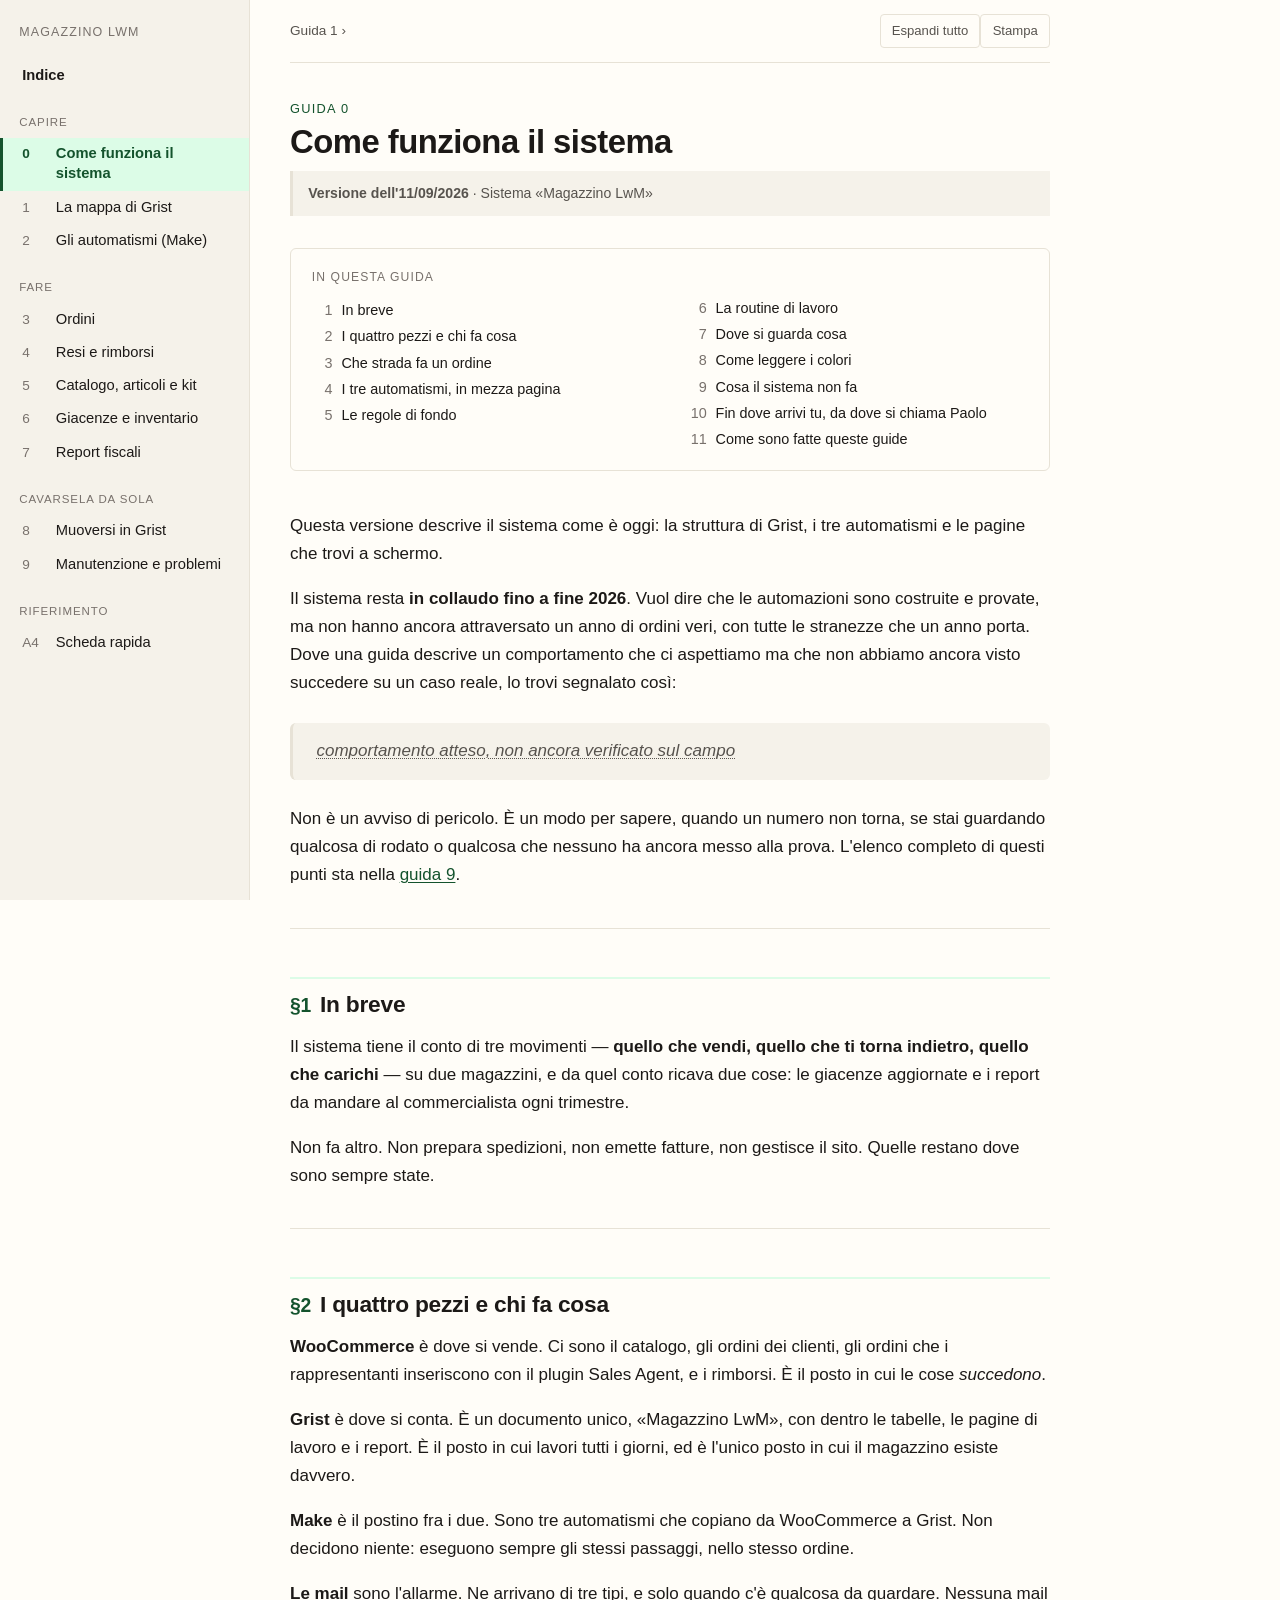
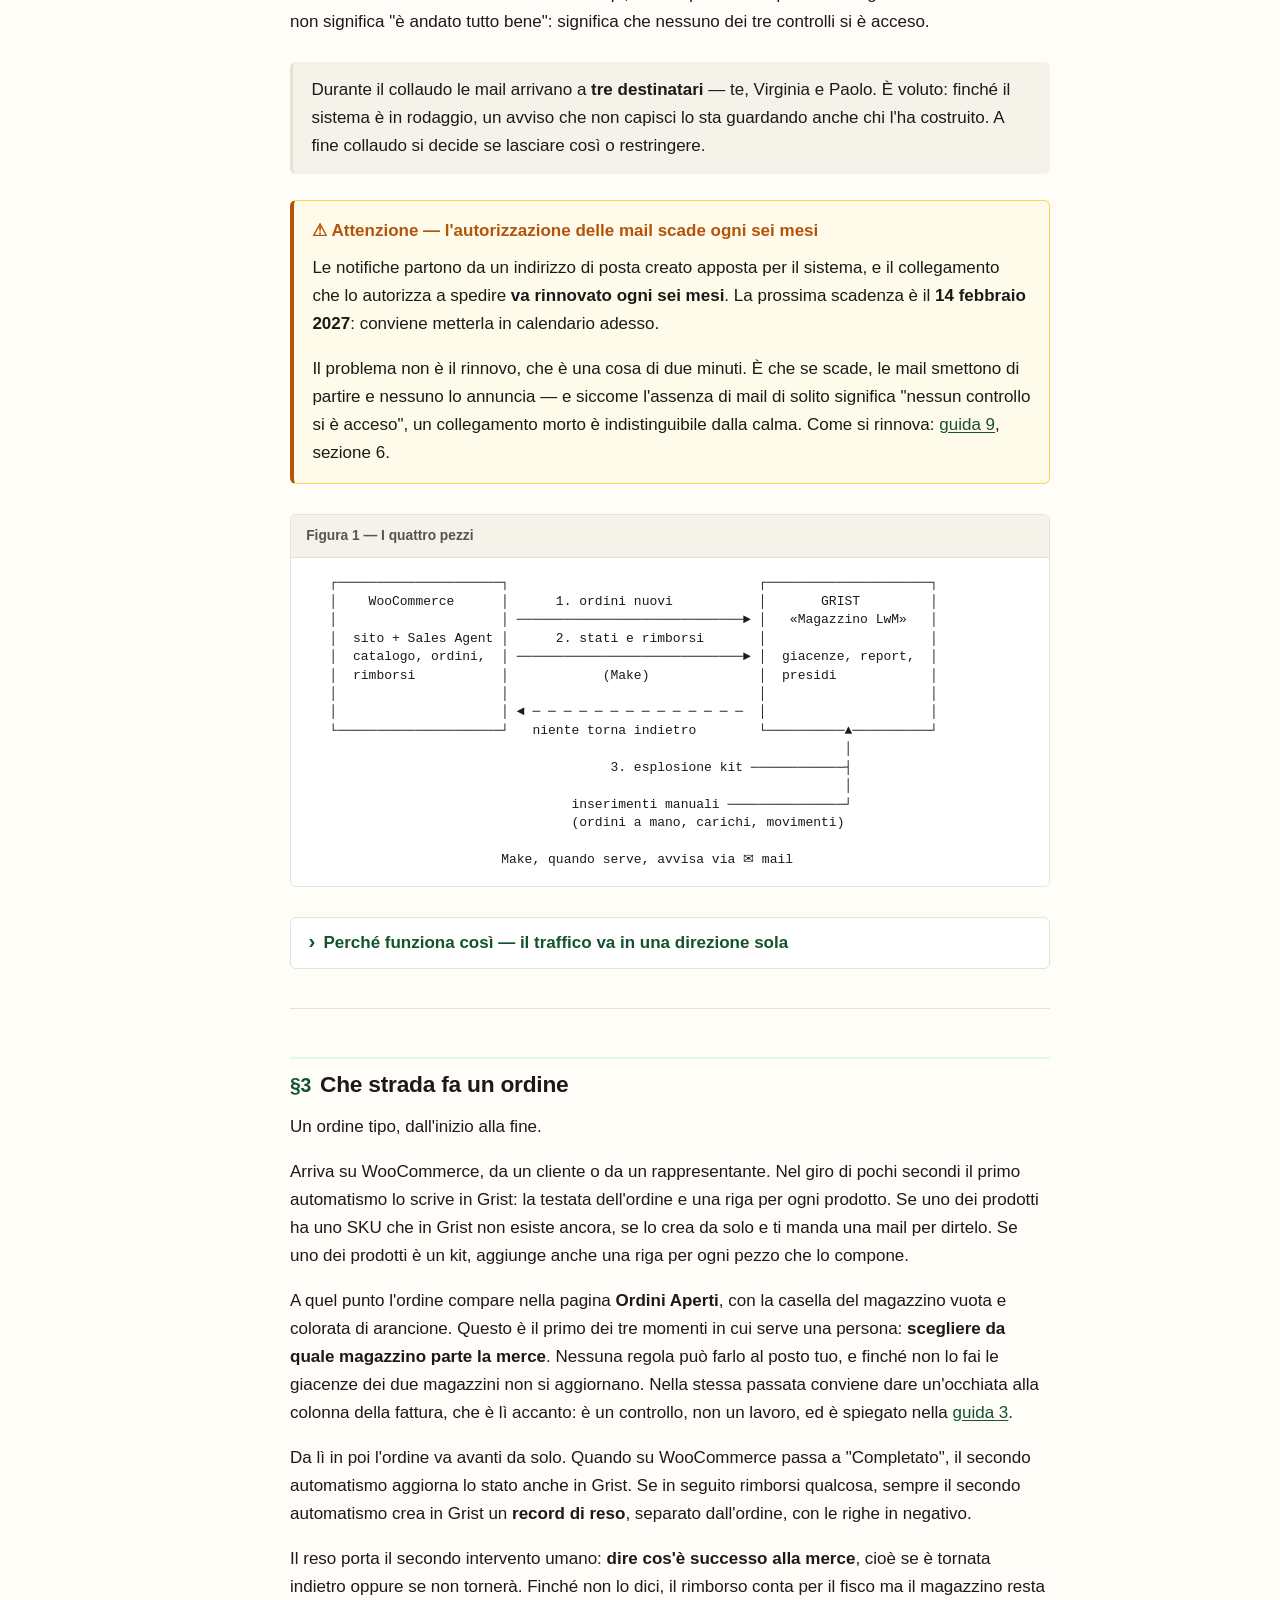
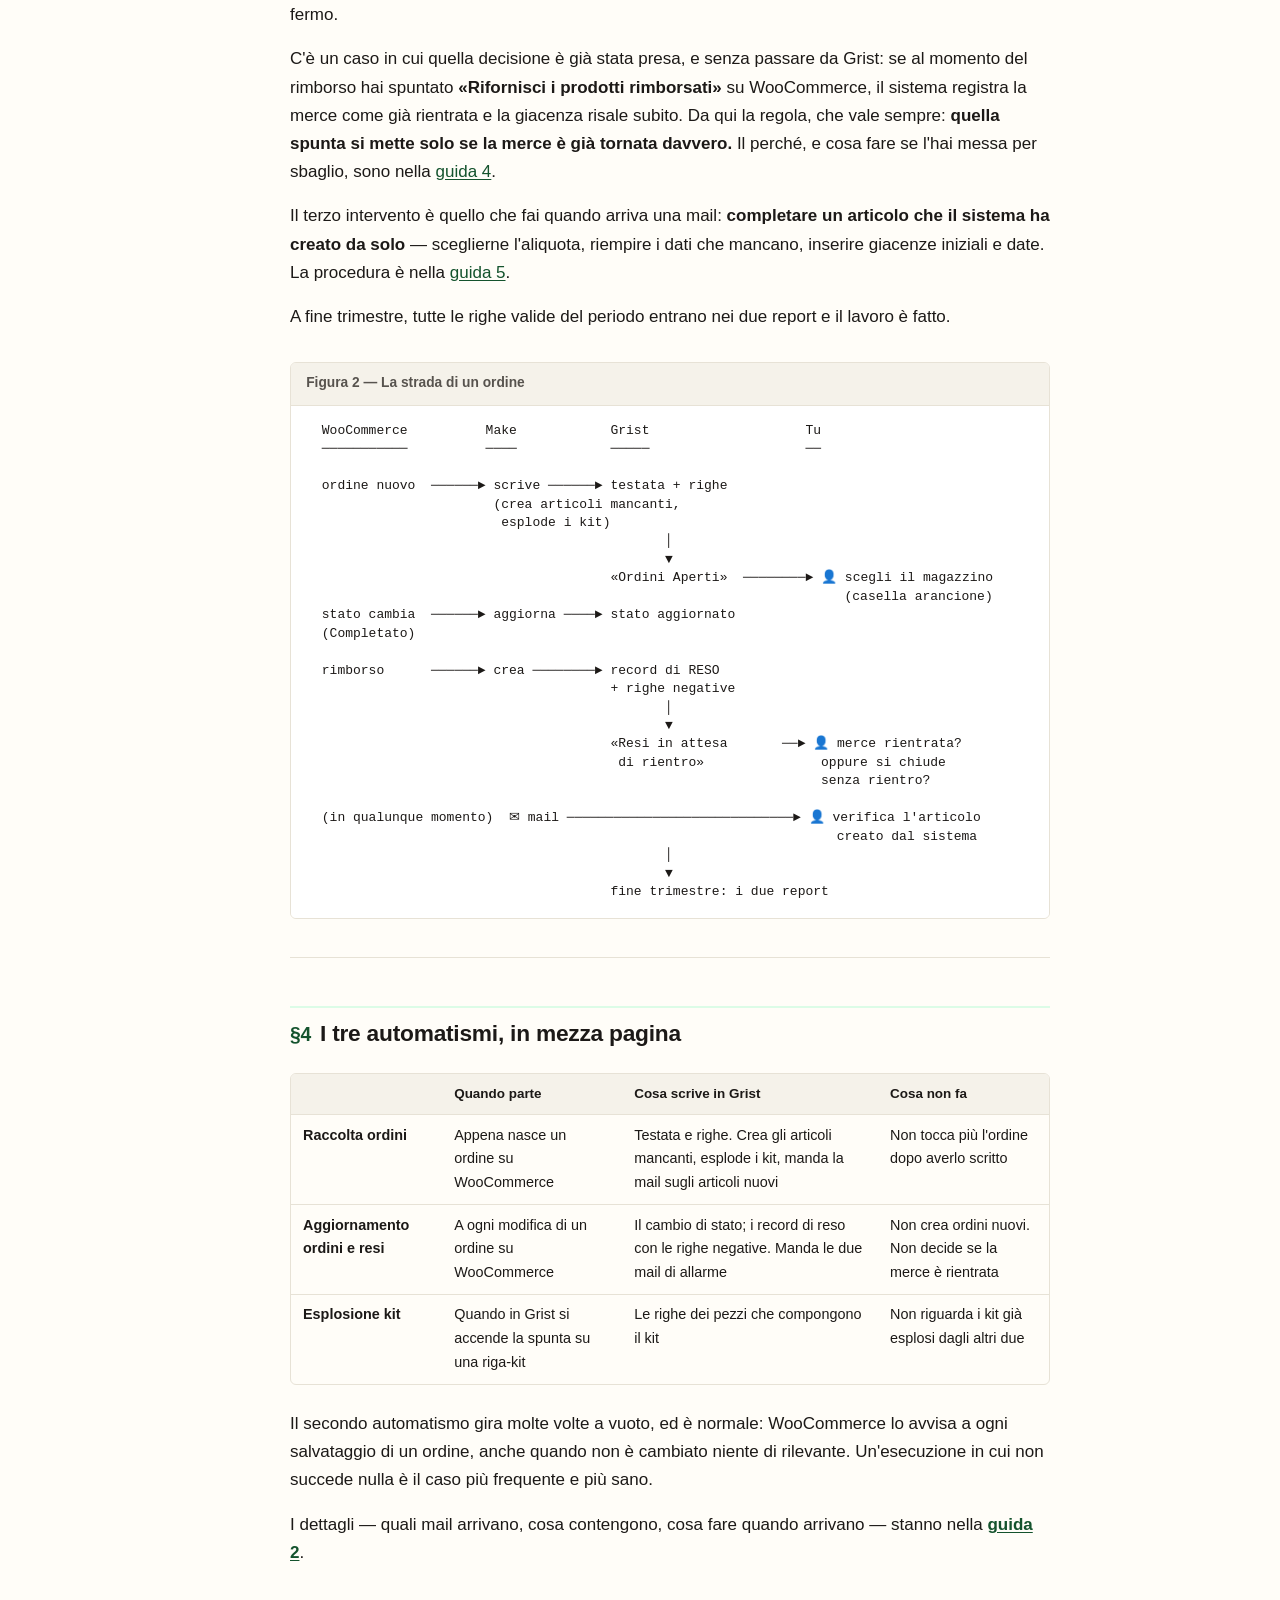
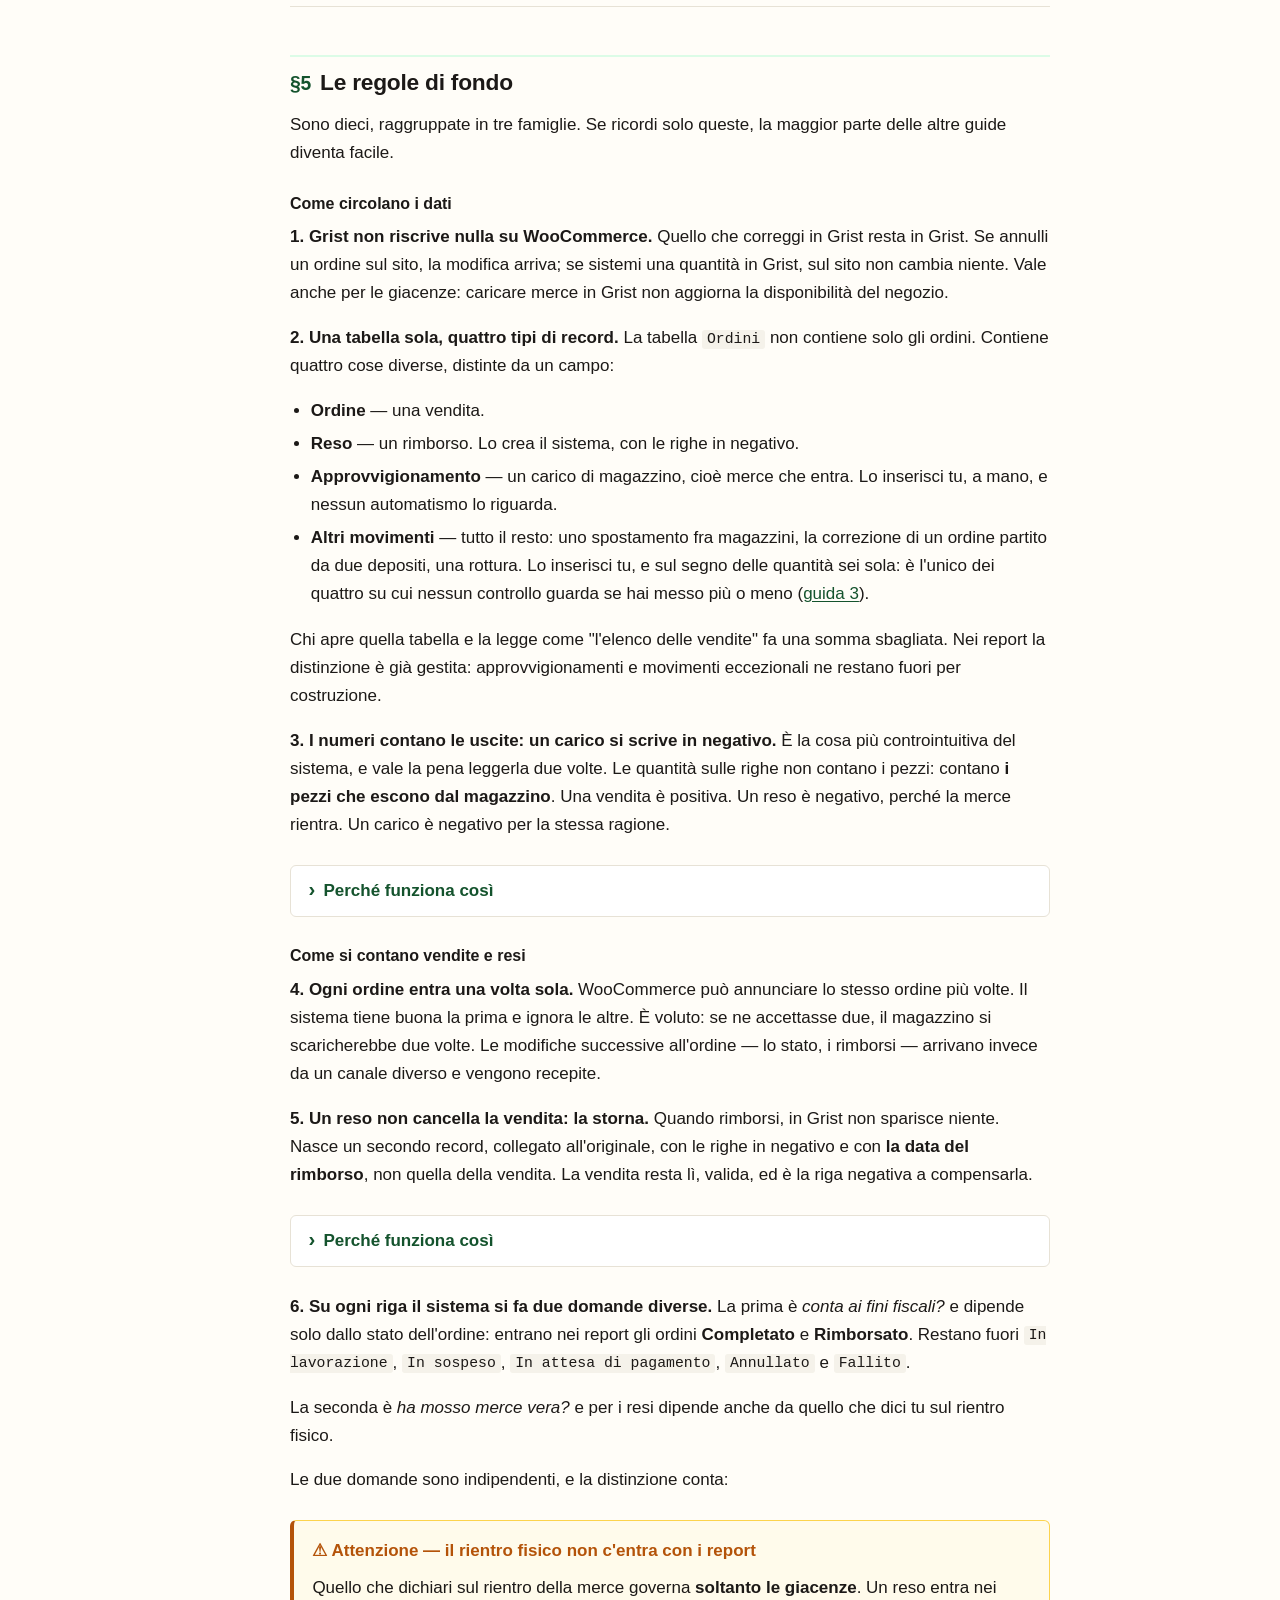
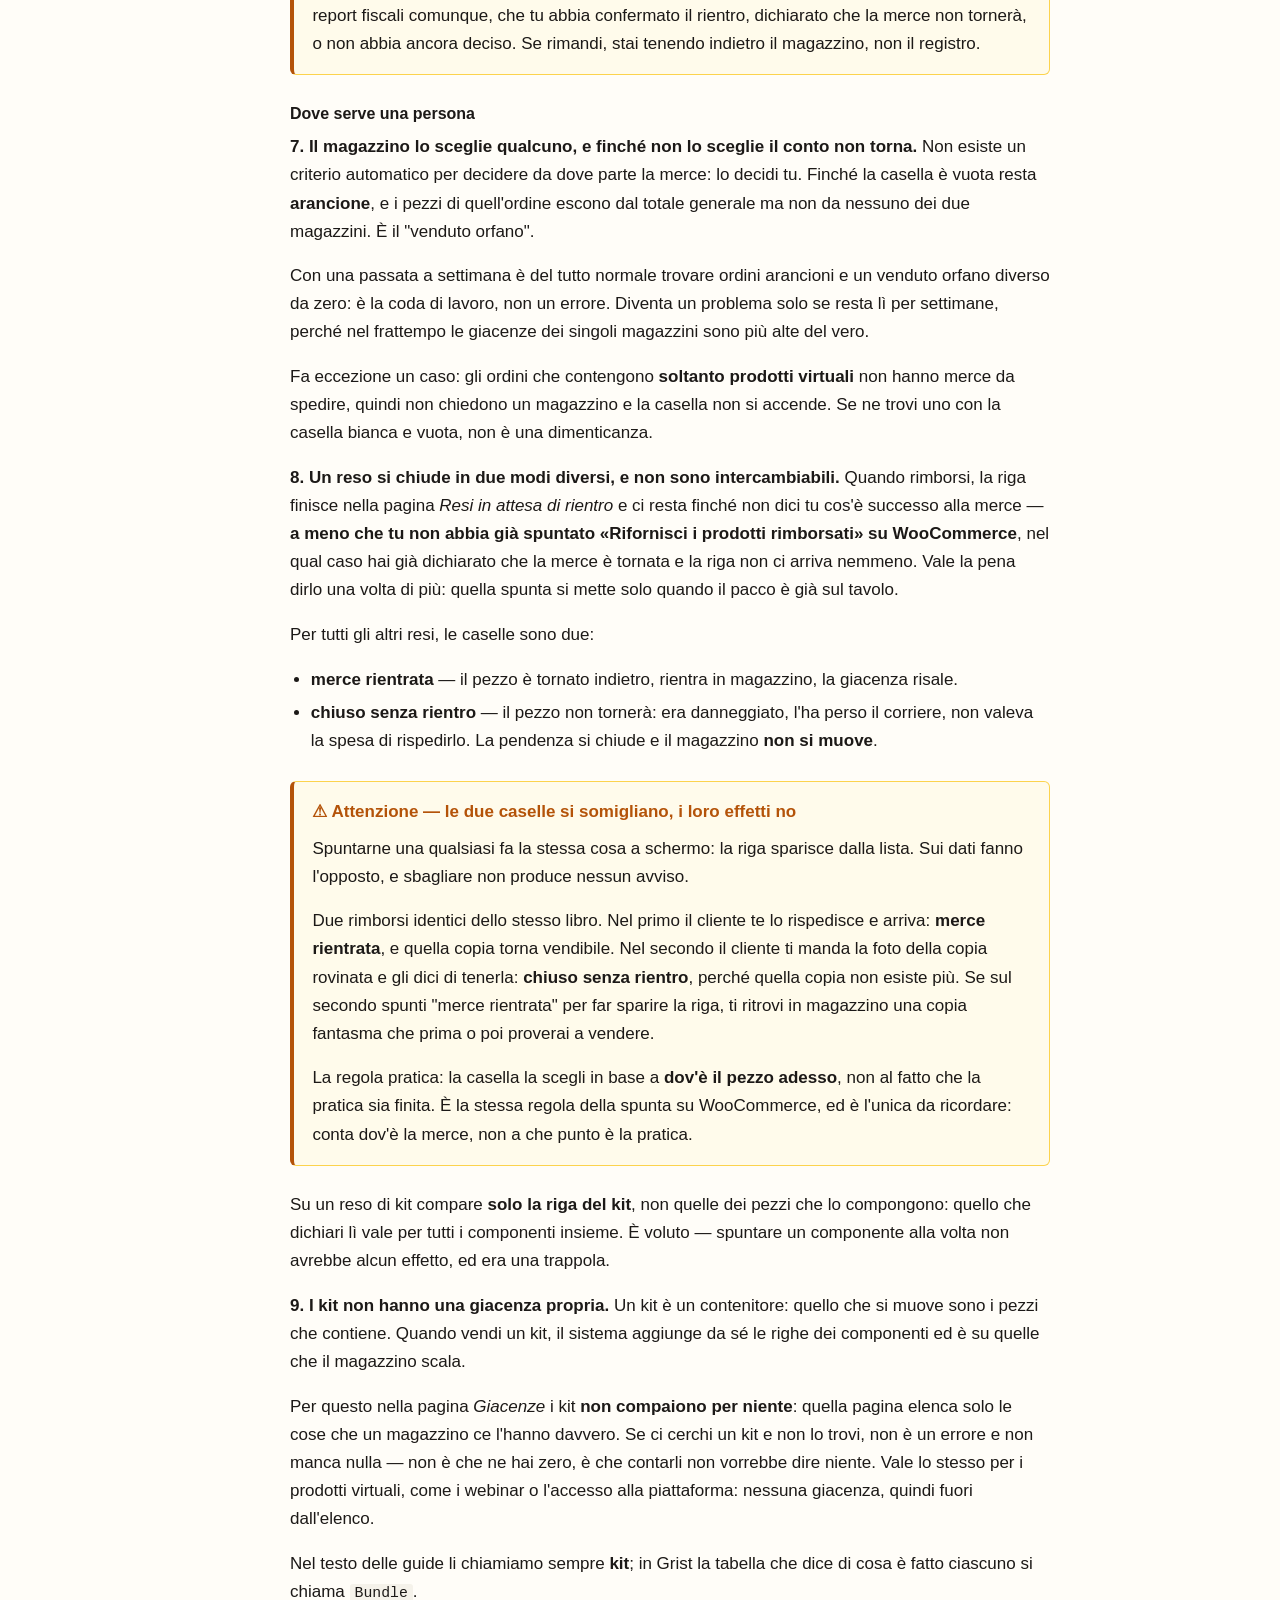
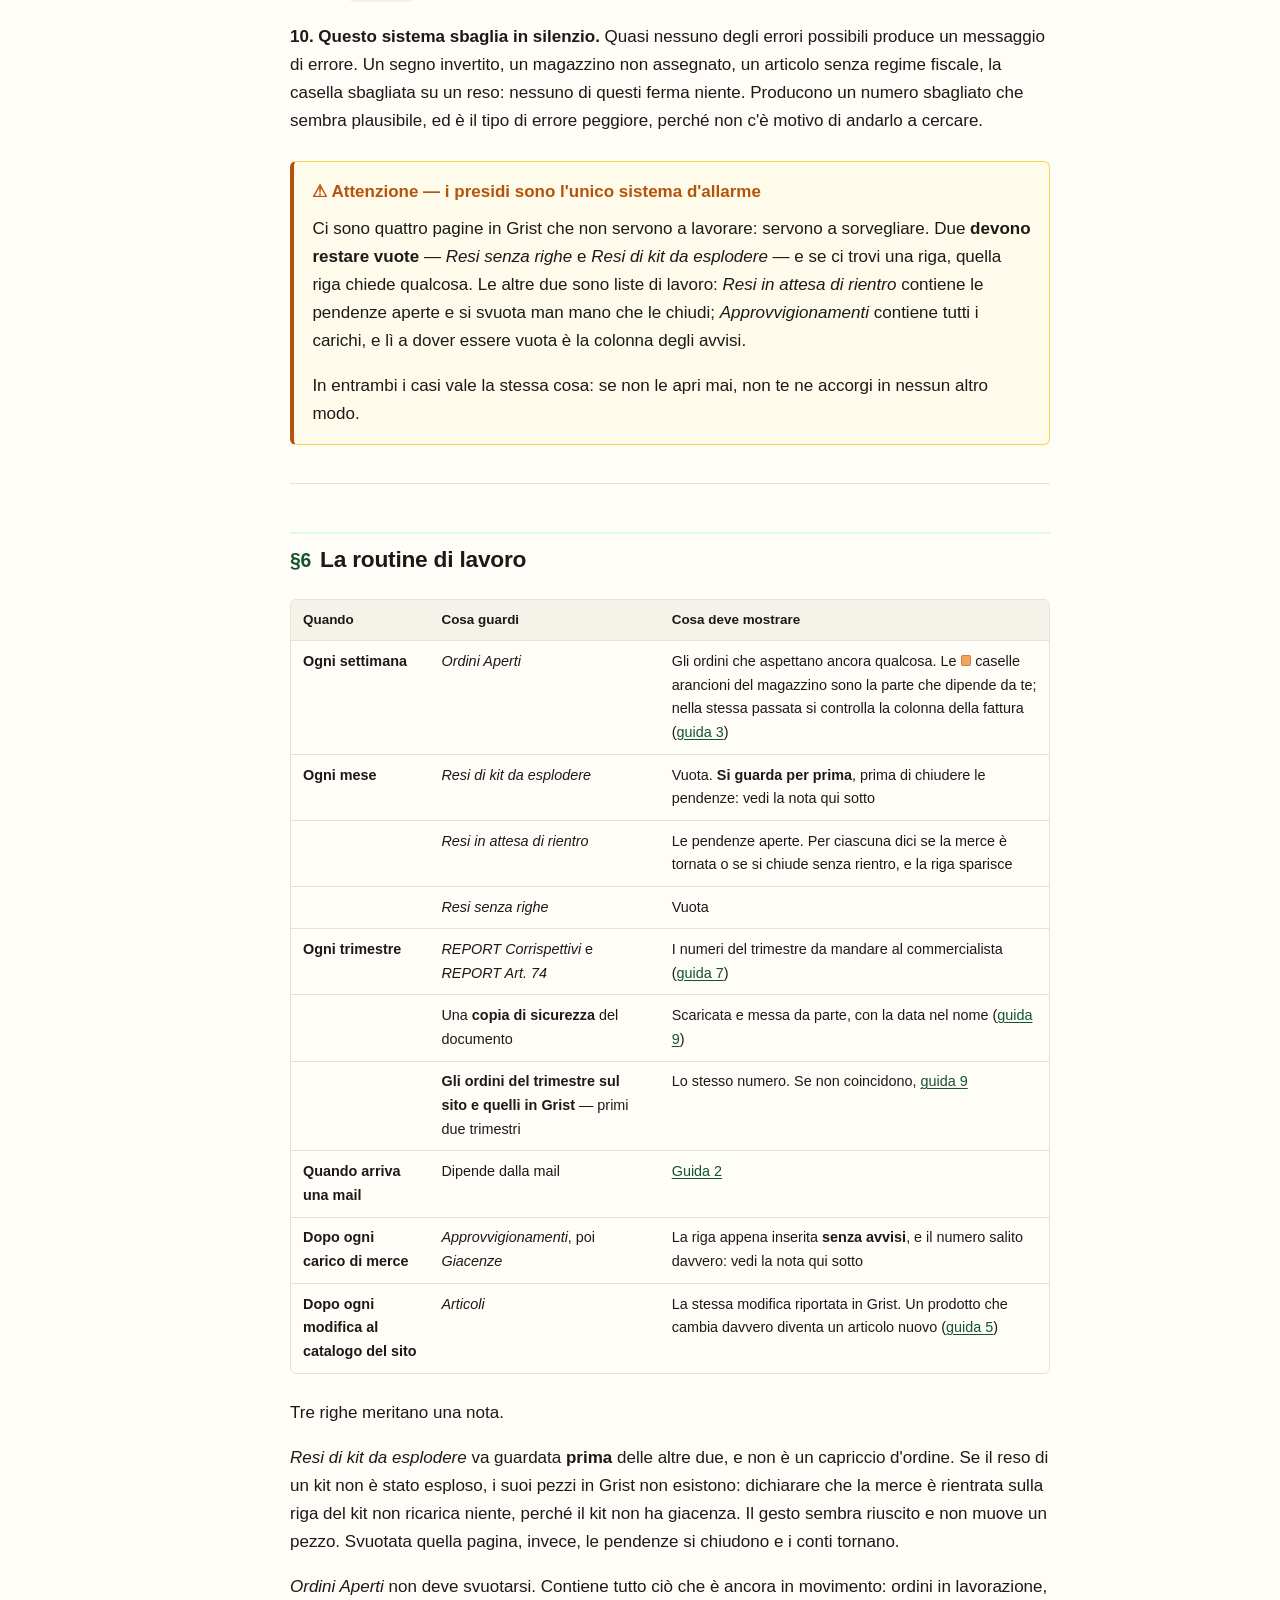
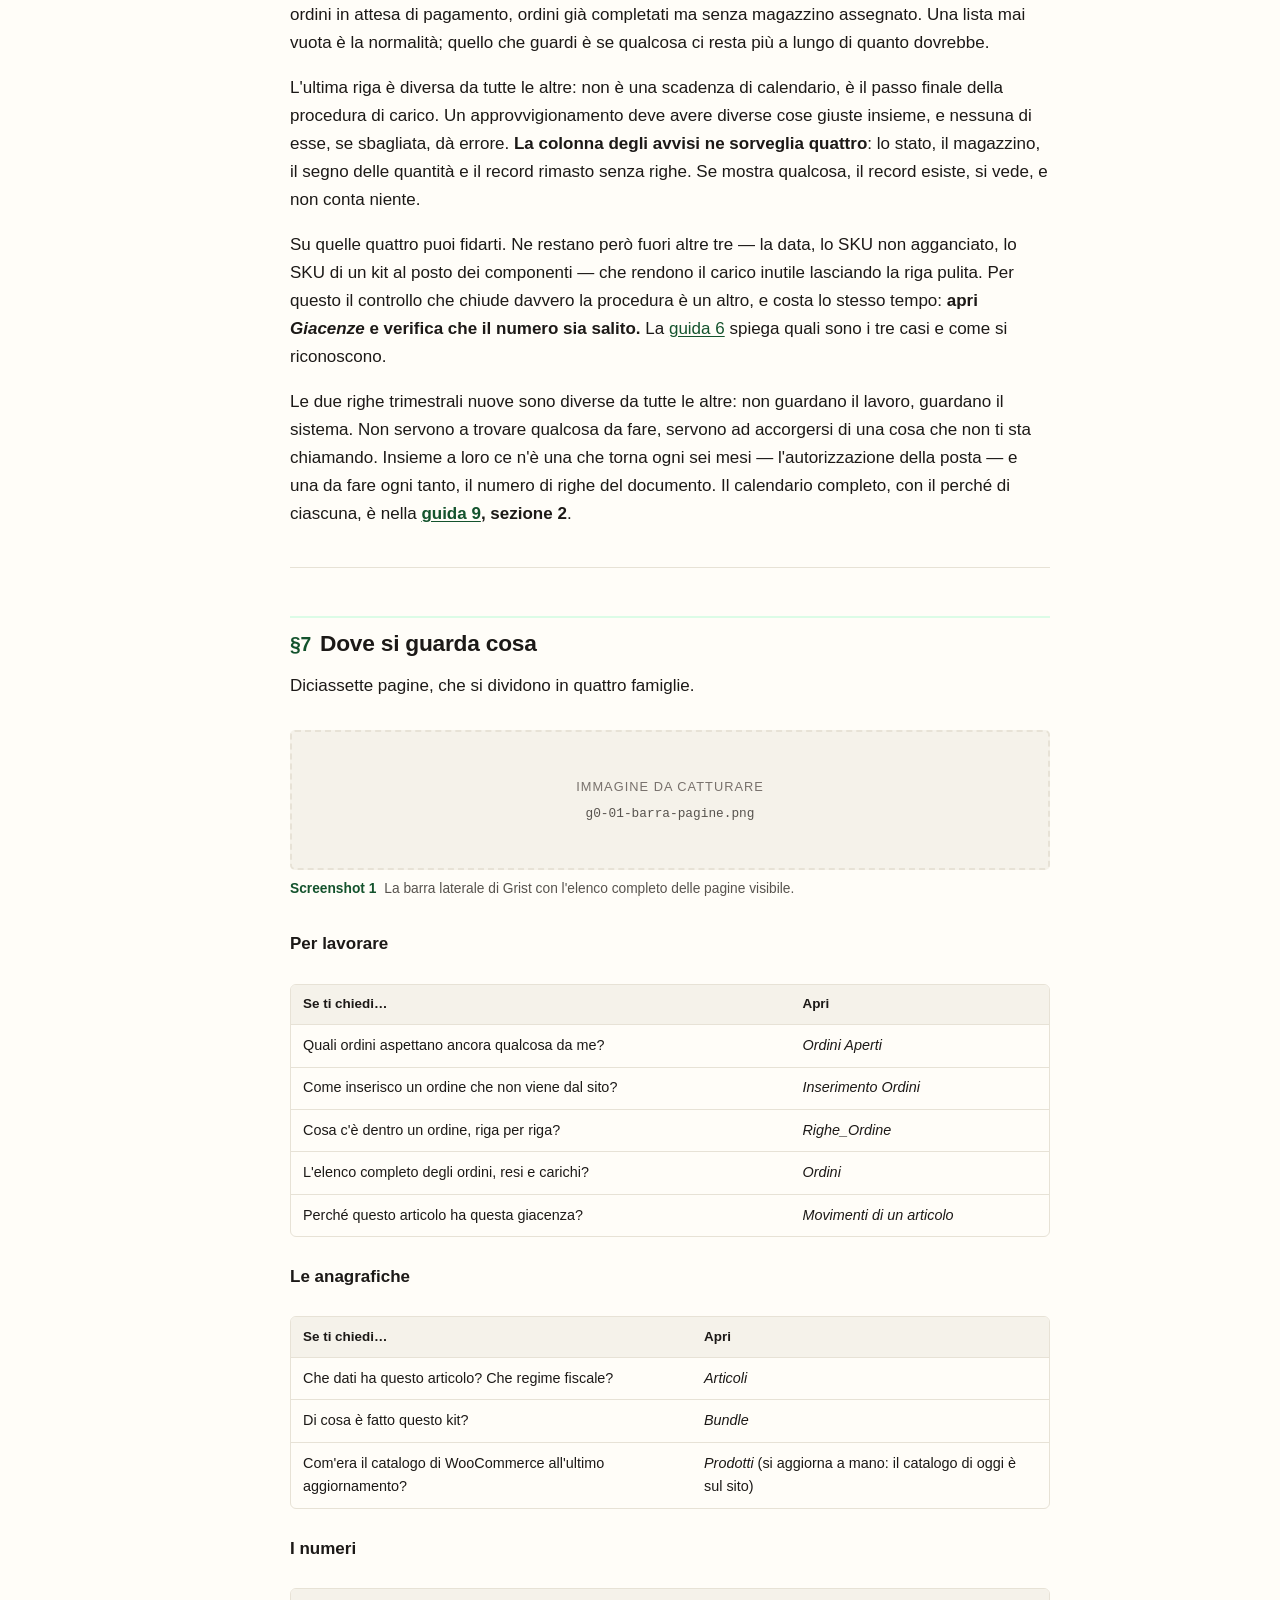
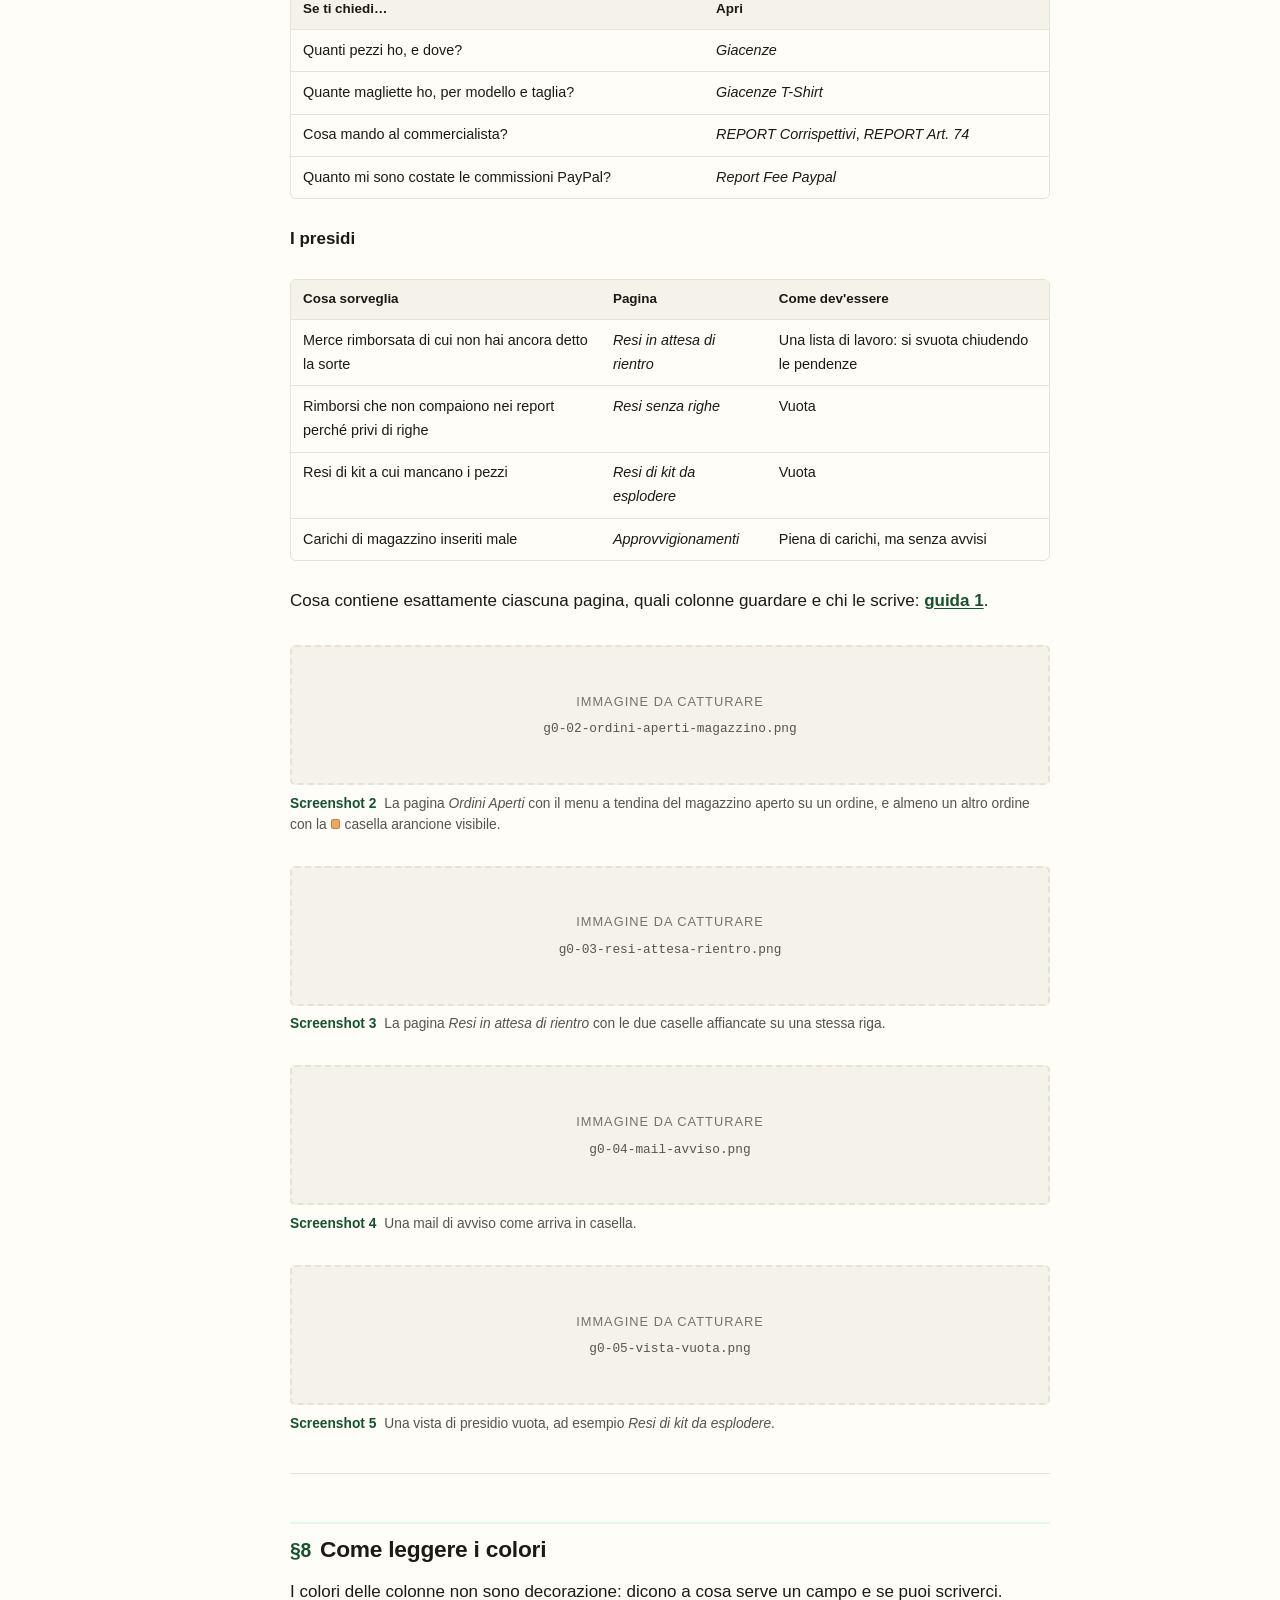
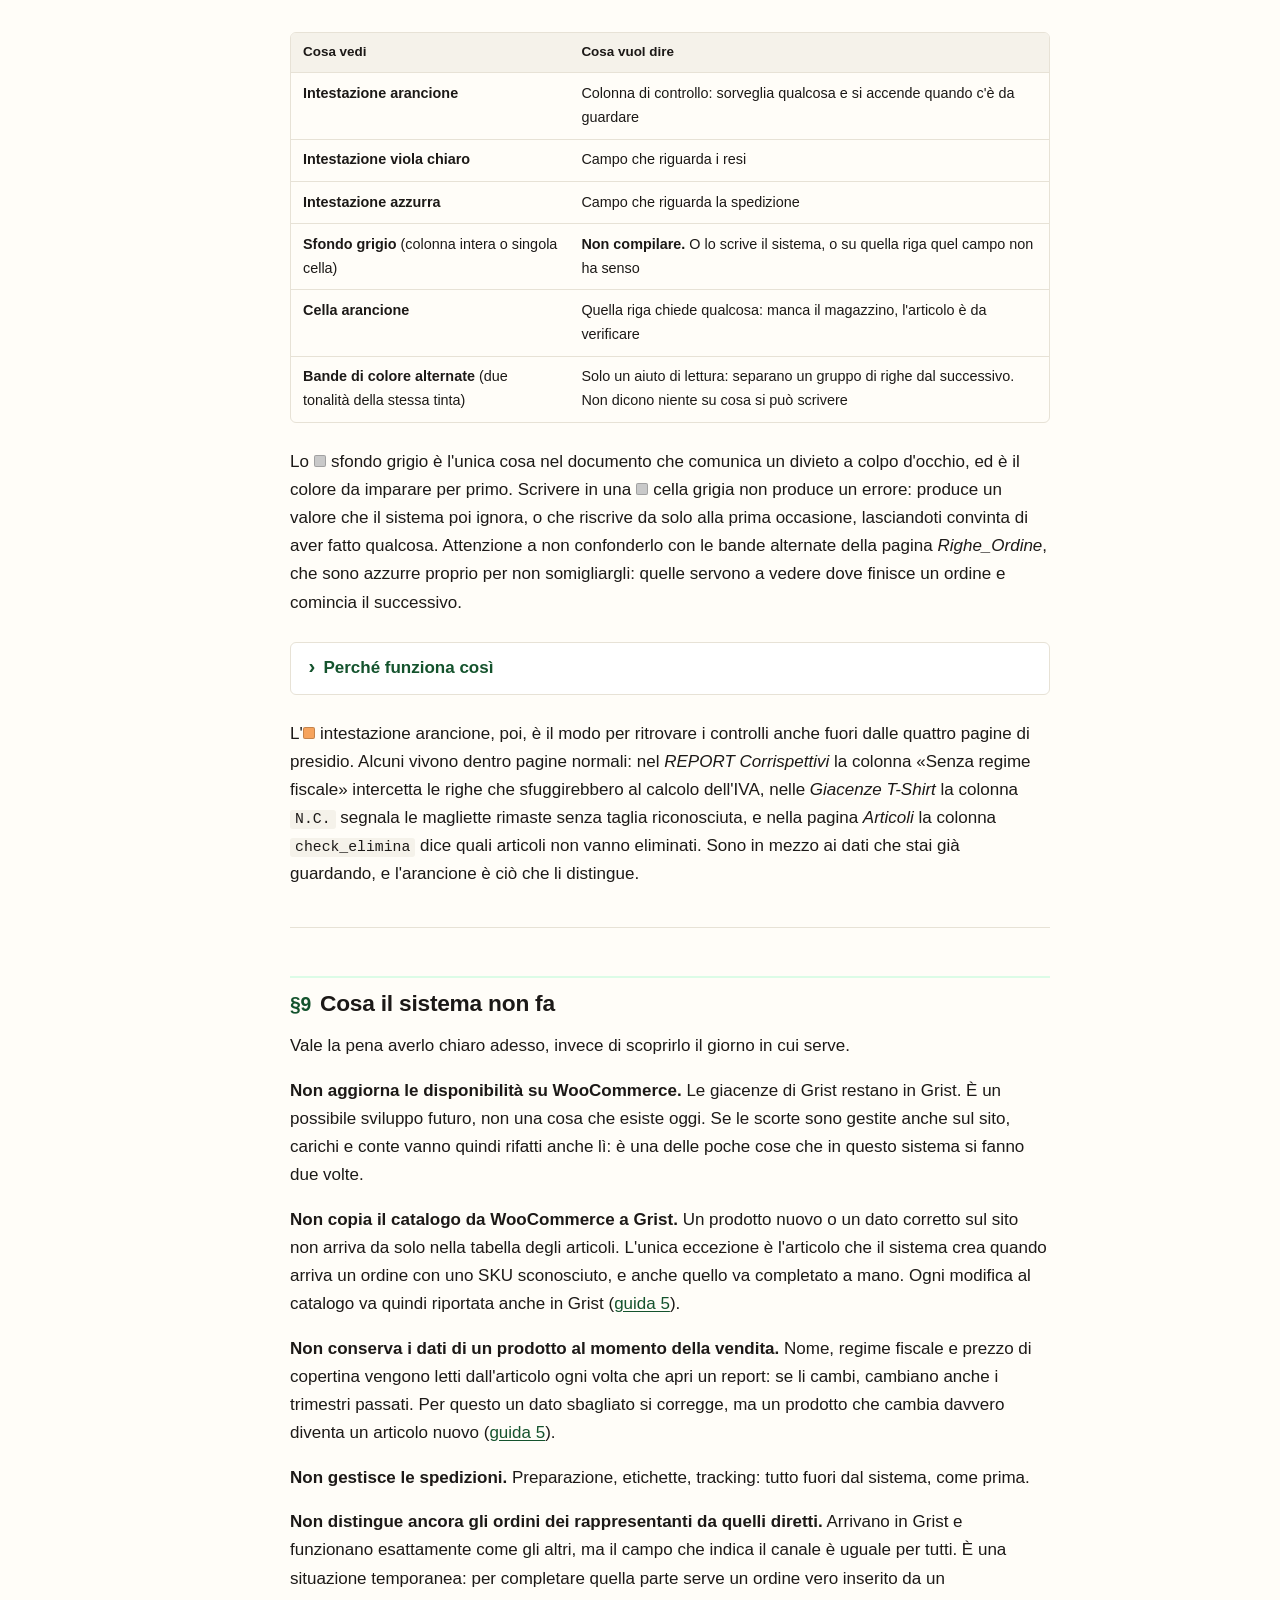
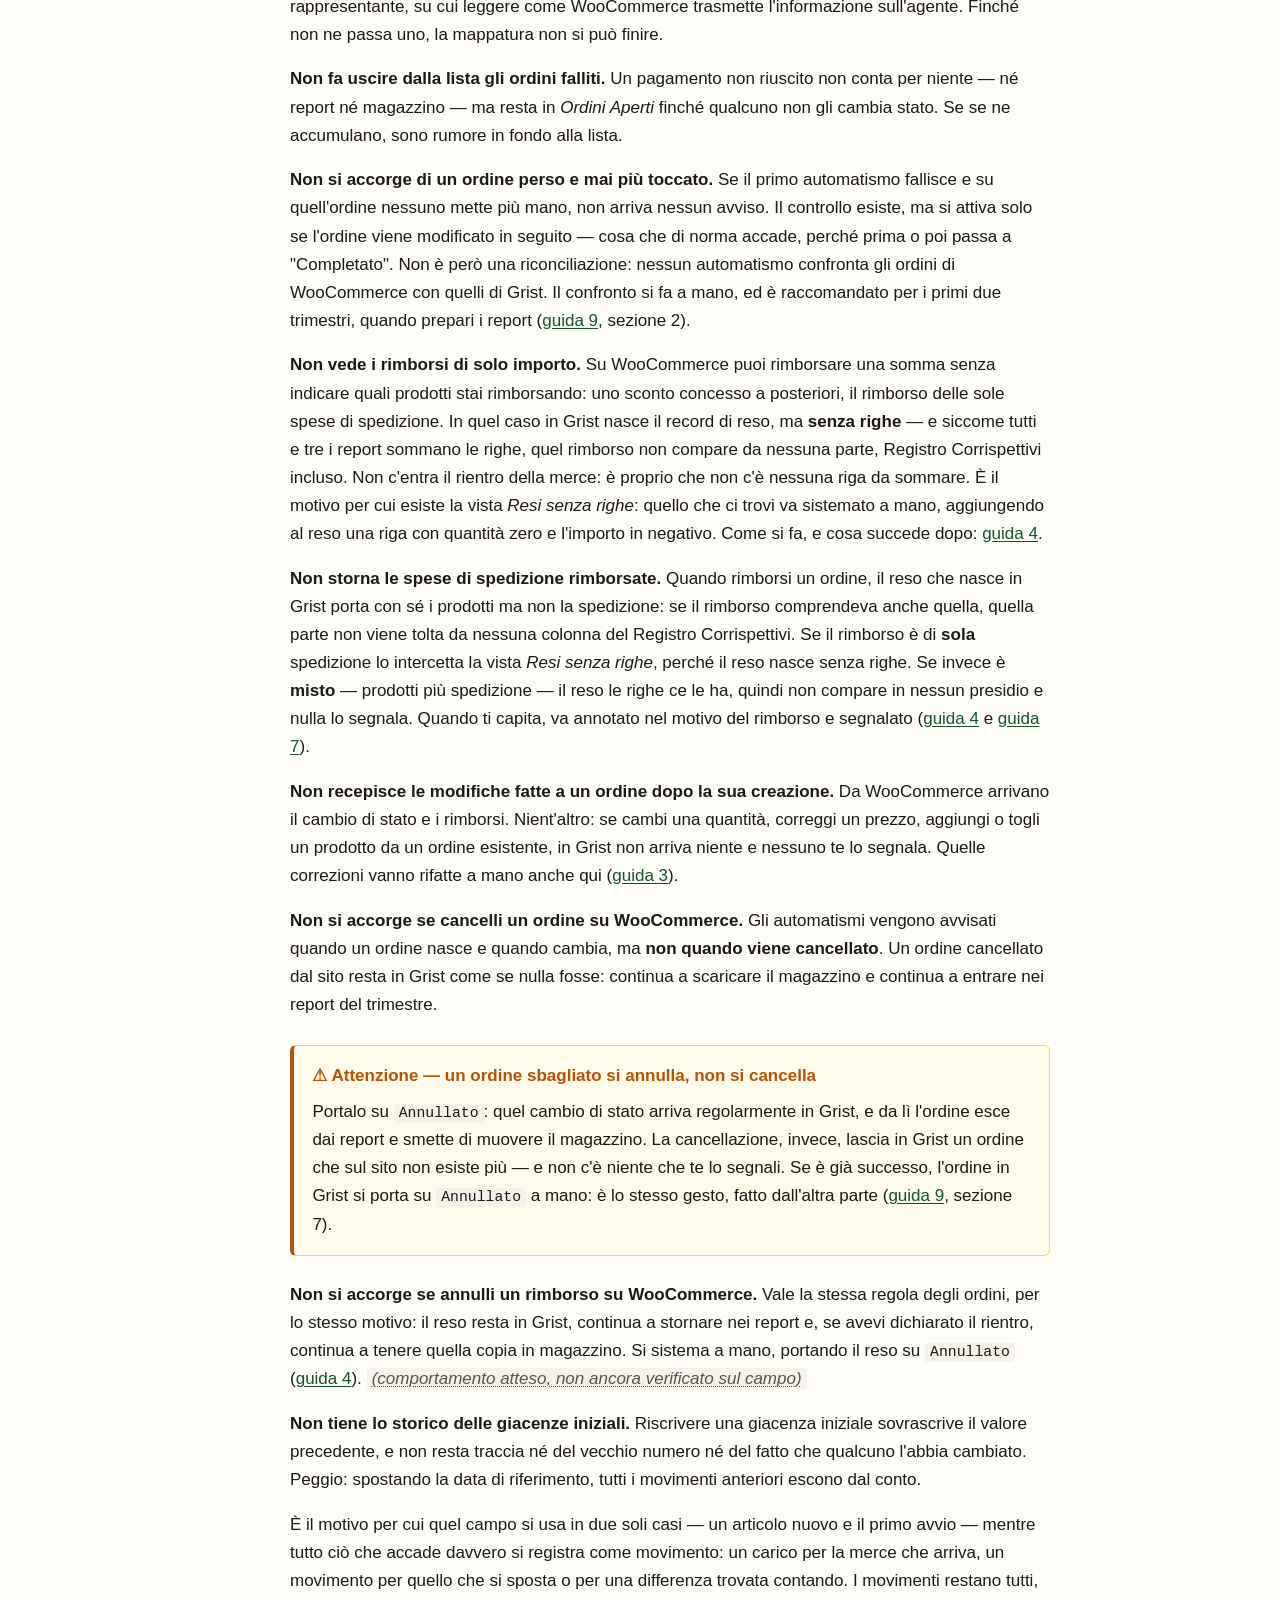
==== commit 5440e9dc: "Add files via upload" ====
--- a/anteprima-guida-0.html
+++ b/anteprima-guida-0.html
@@ -155,6 +155,9 @@
 tbody tr:hover{background:#faf8f2}
 
 /* ---- lente ---- */
+/* [hidden] deve vincere su qualsiasi display di classe: senza questa riga
+   un pannello nascosto resta visibile (è successo con la lente) */
+[hidden]{display:none!important}
 .lente{position:fixed;inset:0;background:rgba(28,25,23,.92);display:flex;align-items:center;
   justify-content:center;padding:2rem;z-index:80;cursor:zoom-out}
 .lente img{max-width:100%;max-height:100%;box-shadow:0 6px 40px rgba(0,0,0,.5)}
